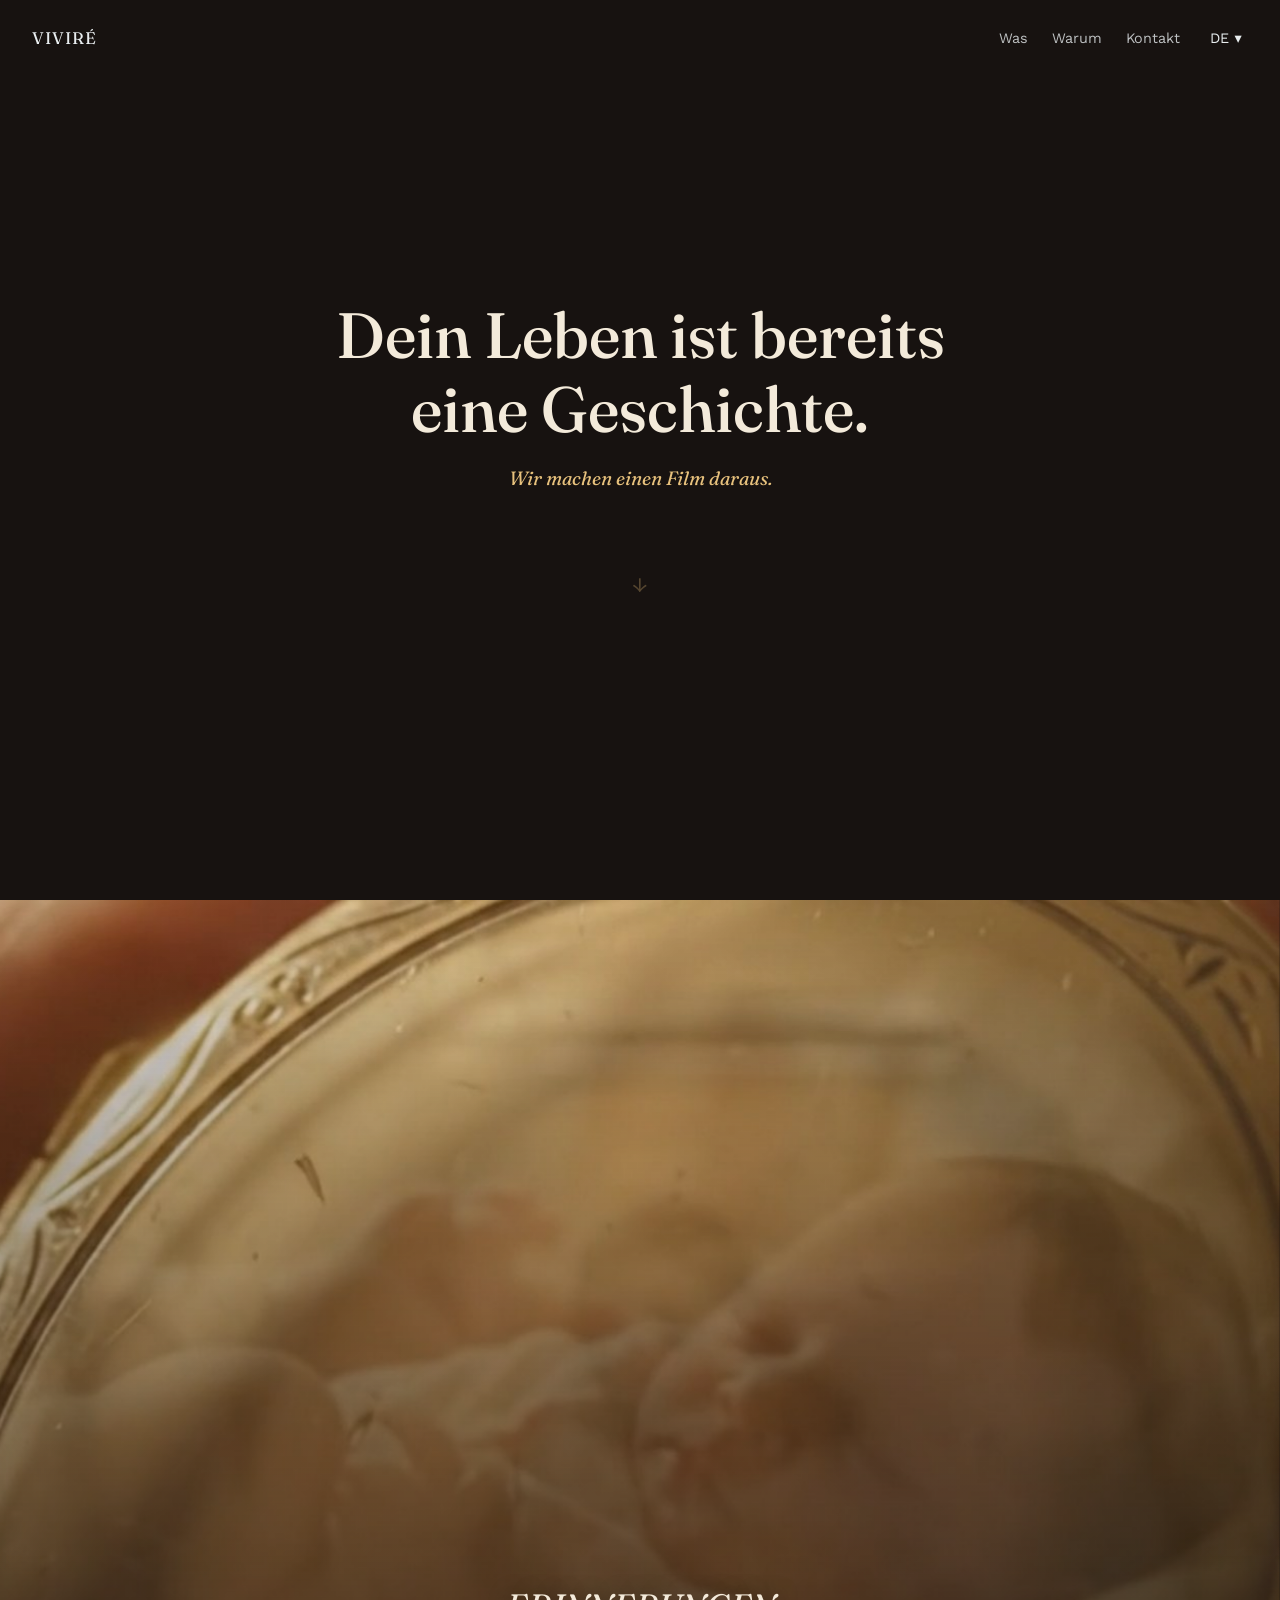
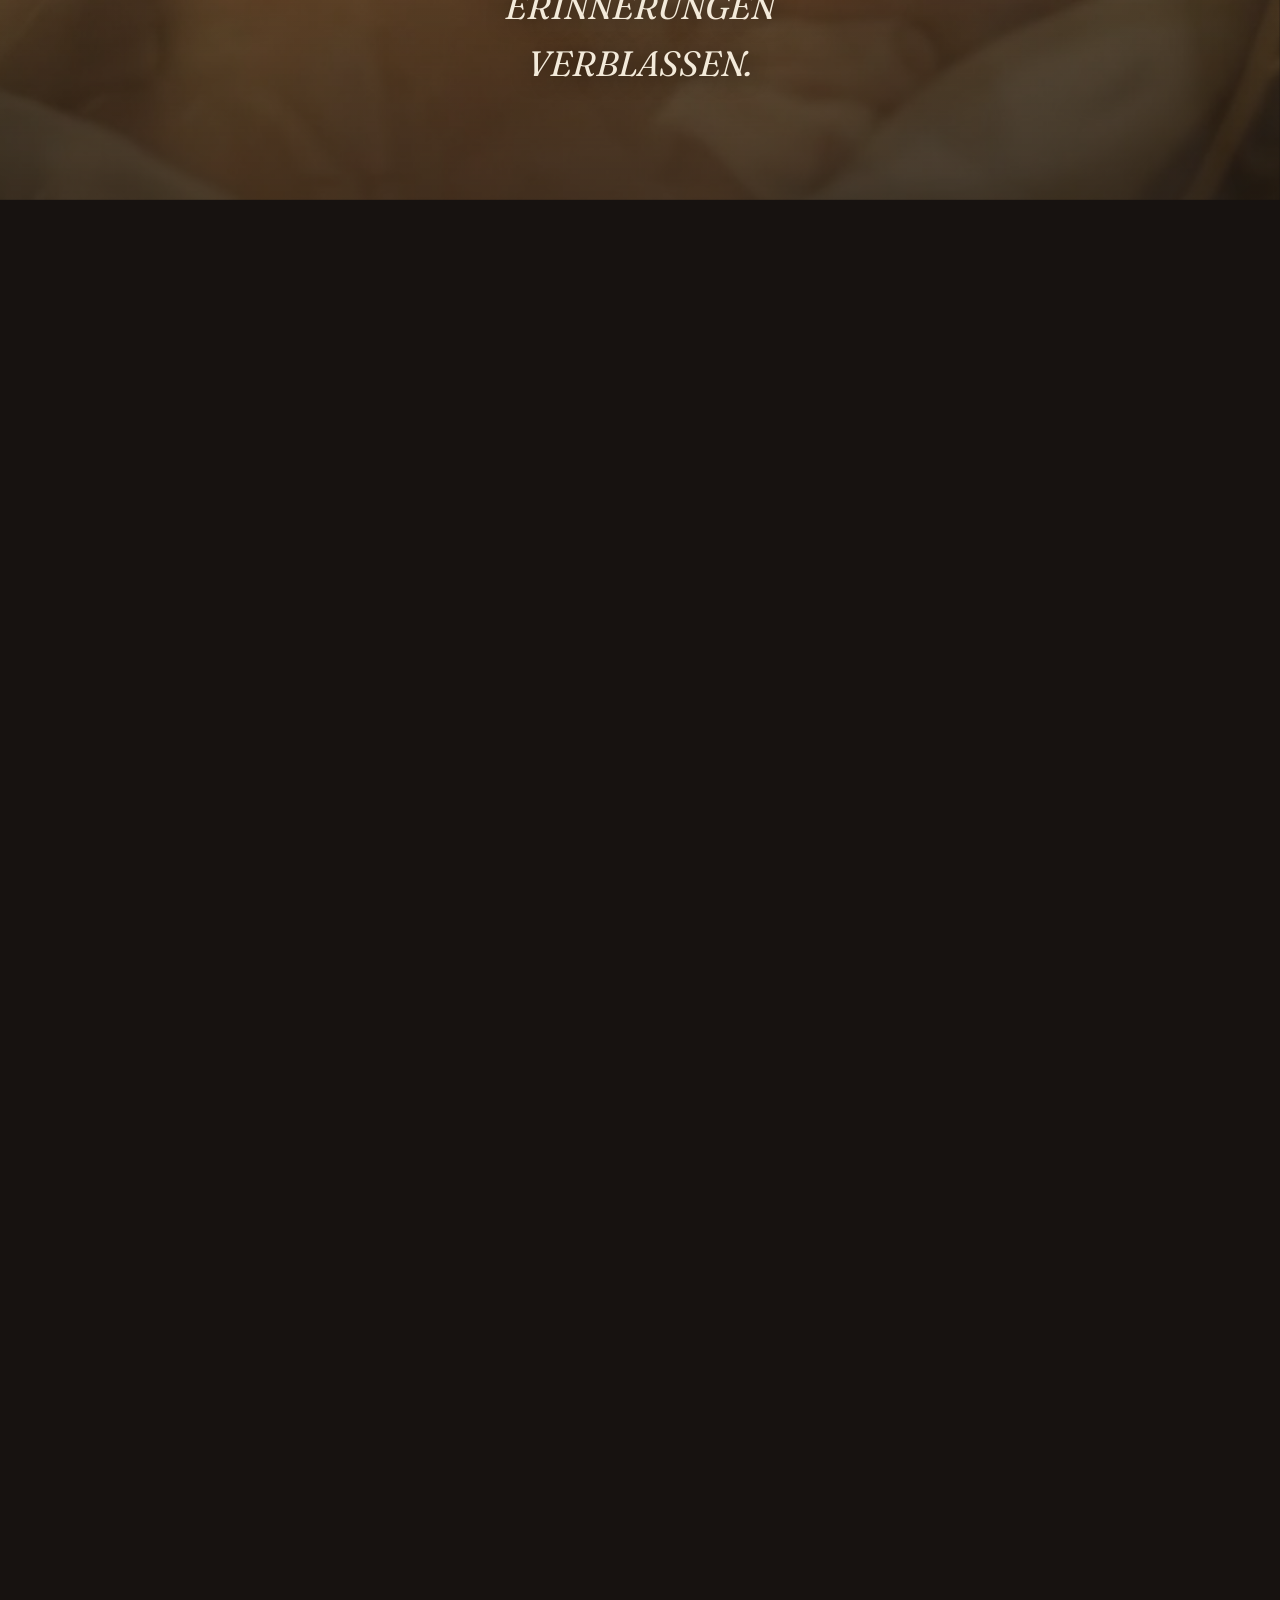
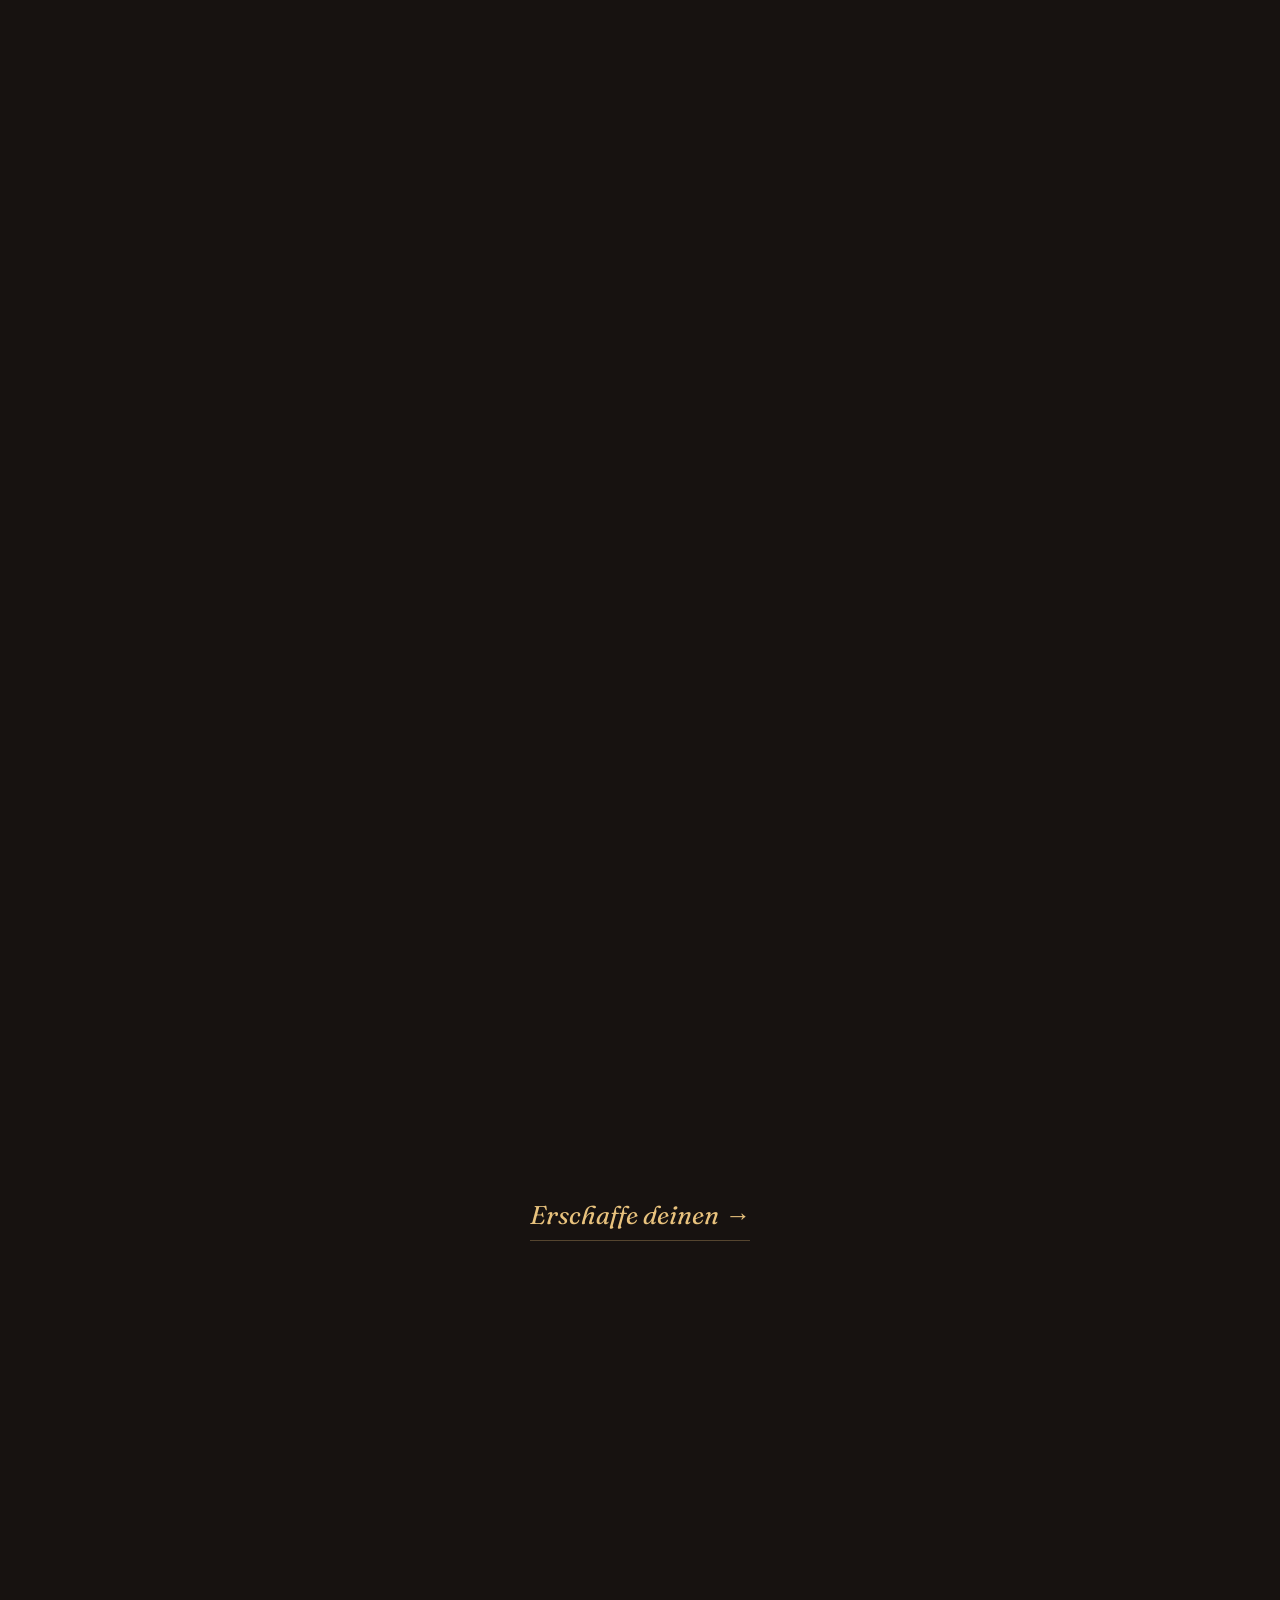
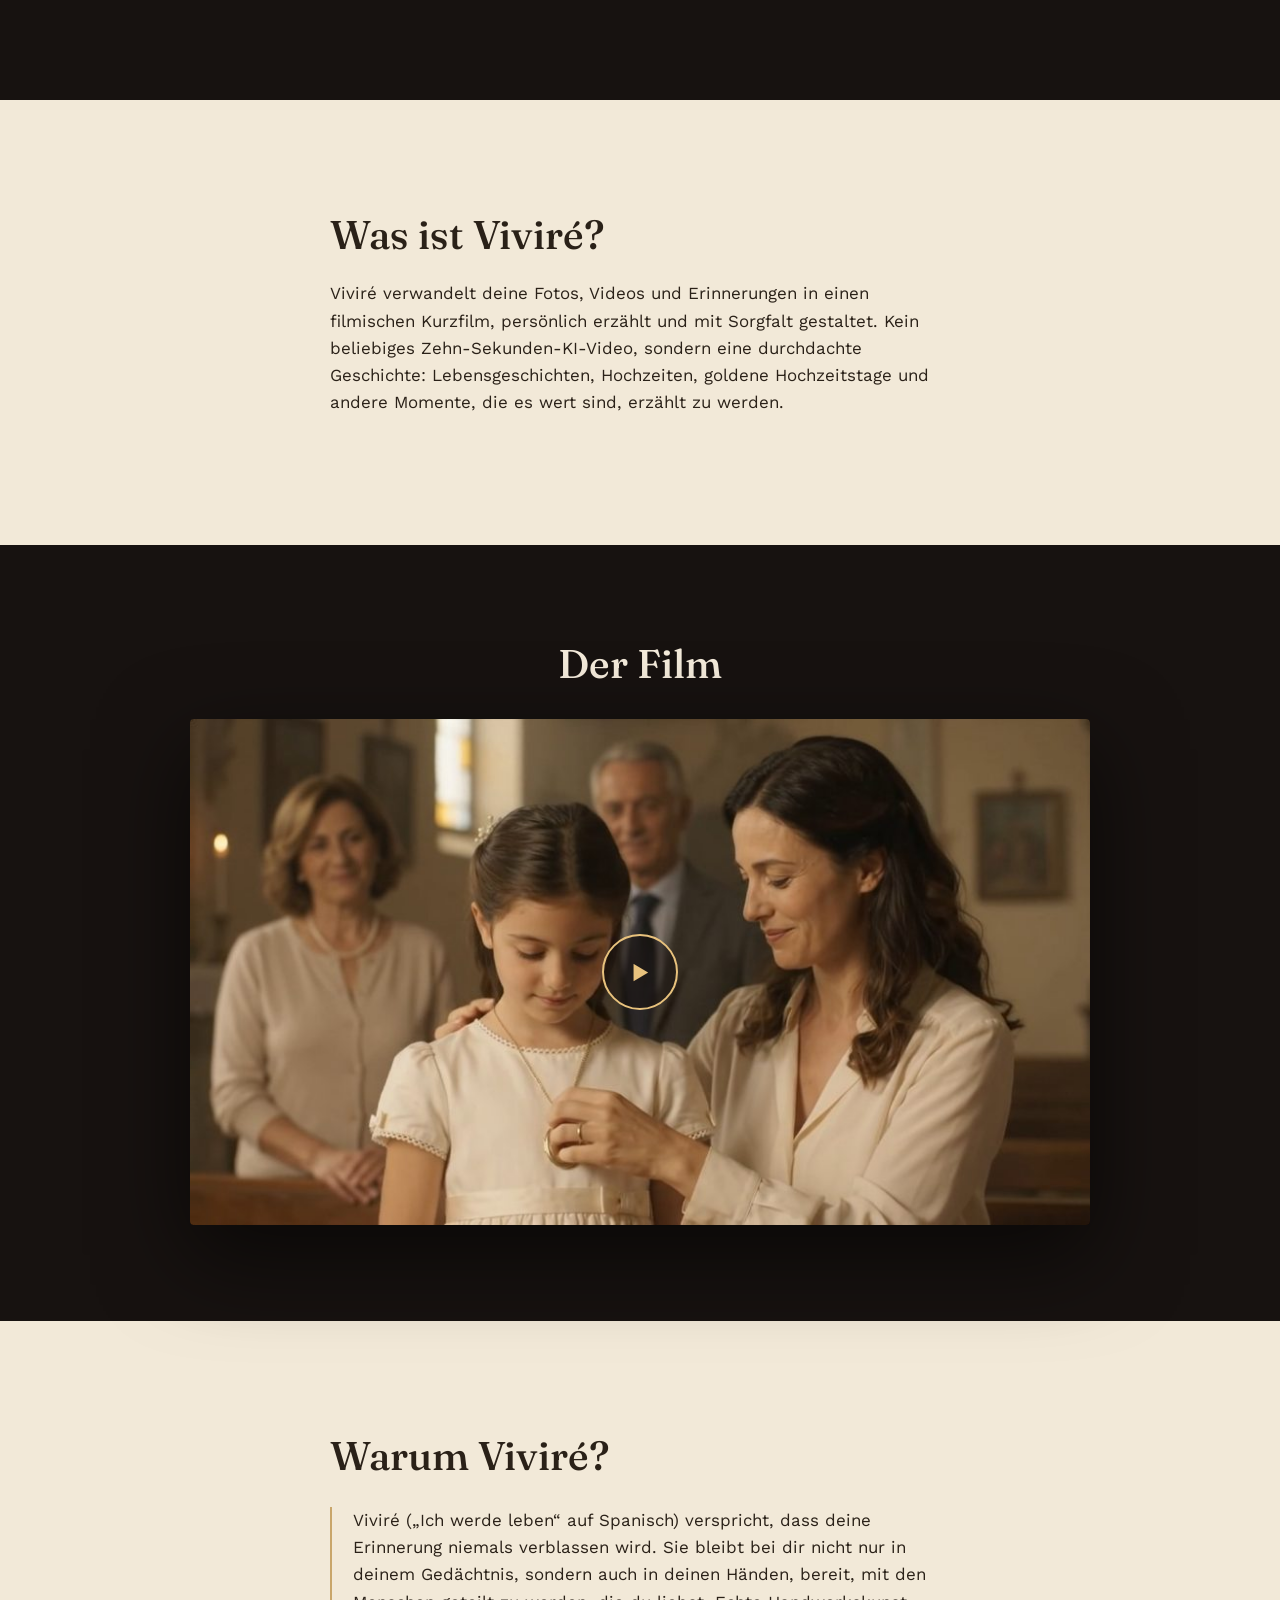
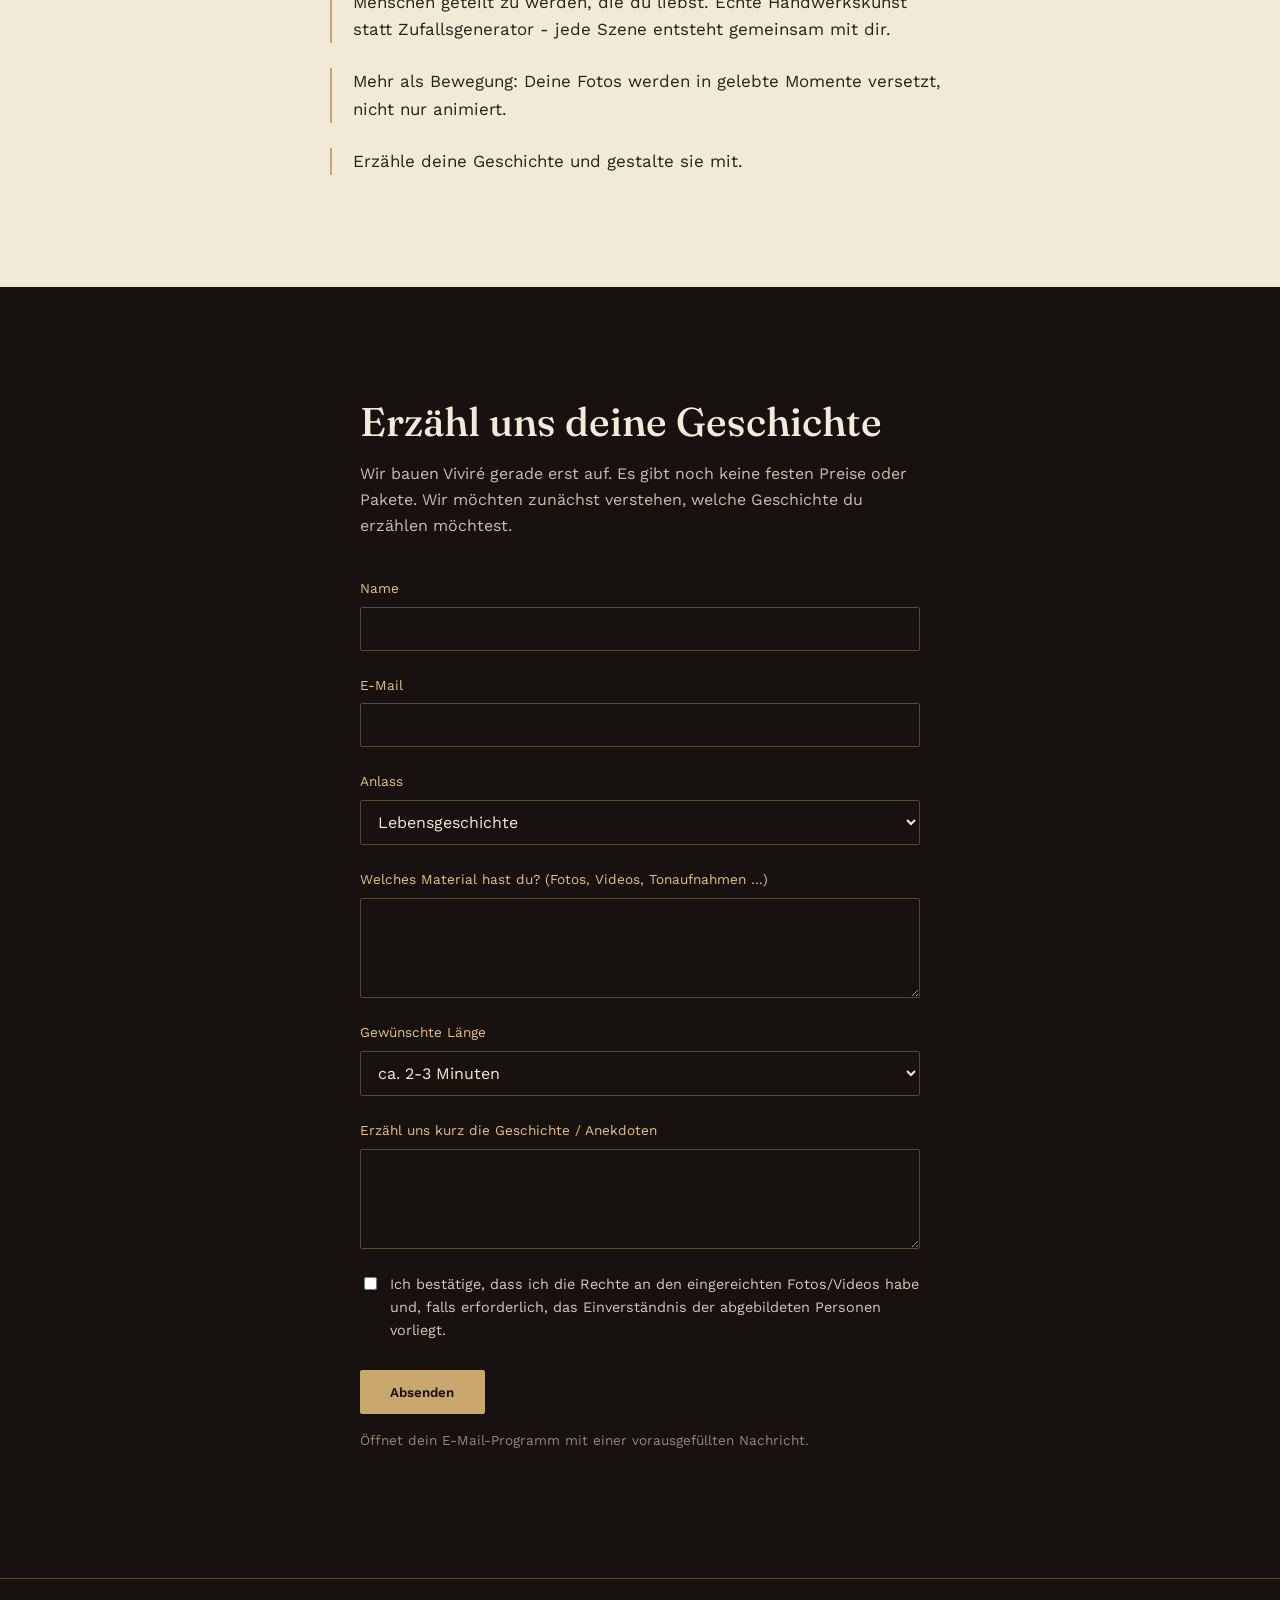
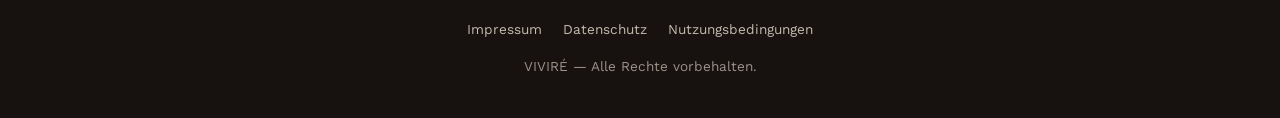
==== index.html @ eb4abe52 "Add YouTube promo embed" ====
<!DOCTYPE html>
<html lang="de">
<head>
<meta charset="UTF-8">
<meta name="viewport" content="width=device-width, initial-scale=1">
<title>Viviré — We create the film of a life</title>
<meta name="description" content="Viviré turns your photos, videos and memories into a cinematic short film: life stories, weddings, golden anniversaries and other moments worth telling.">
<link rel="icon" href="data:image/svg+xml,<svg xmlns=%22http://www.w3.org/2000/svg%22 viewBox=%220 0 100 100%22><text y=%22.9em%22 font-size=%2290%22>🎞️</text></svg>">
<link rel="preconnect" href="https://fonts.googleapis.com">
<link rel="preconnect" href="https://fonts.gstatic.com" crossorigin>
<link href="https://fonts.googleapis.com/css2?family=Fraunces:ital,wght@0,300;0,400;0,500;0,600;1,400&family=Work+Sans:wght@400;500;600&display=swap" rel="stylesheet">
<link rel="stylesheet" href="styles.css">
</head>
<body>

<header class="nav">
  <div class="logo">VIVIRÉ</div>
  <div class="nav-links">
    <a href="#what" data-i18n="nav_what">Was</a>
    <a href="#why" data-i18n="nav_why">Warum</a>
    <a href="#contact" data-i18n="nav_contact">Kontakt</a>
    <details class="lang-switch">
     <summary><span id="lang-current">DE</span> ▾</summary>
     <div class="langs lang-options">
      <button data-lang="de">DE</button>
      <button data-lang="en">EN</button>
      <button data-lang="es">ES</button>
     </div>
    </details>
  </div>
</header>

<section class="hero">
  <h1 data-i18n="hero_title">Dein Leben ist bereits eine Geschichte.</h1>
  <p data-i18n="hero_sub">Wir machen einen Film daraus.</p>
  <div class="scroll-cue">↓</div>
</section>

<section class="locket-scroll" id="locket-scroll">
  <div class="locket-stage">
    <img class="locket-frame" src="assets/loc1-baby.jpg" alt="">
    <img class="locket-frame" src="assets/loc2-hospital.jpg" alt="">
    <img class="locket-frame" src="assets/loc3-ball.jpg" alt="">
    <img class="locket-frame" src="assets/loc4-buying.jpg" alt="">
    <img class="locket-frame" src="assets/loc5-comunione.jpg" alt="">
    <img class="locket-frame" src="assets/loc6-touch.jpg" alt="">
    <img class="locket-frame" src="assets/loc7-generations.jpg" alt="">
    <div class="locket-overlay"></div>
    <div class="locket-caption" id="locket-caption"></div>
  </div>
</section>

<section class="story">
  <div class="beat cta">
    <a href="#contact" class="cta-link" data-i18n="story_cta">Erschaffe deinen →</a>
  </div>
</section>

<section class="paper" id="what">
  <div class="paper-inner">
    <h2 data-i18n="what_title">Was ist Viviré?</h2>
    <p data-i18n="what_body">Viviré verwandelt deine Fotos, Videos und Erinnerungen in einen filmischen Kurzfilm …</p>
  </div>
</section>

<section class="promo" id="promo">
  <div class="promo-inner">
    <h2 data-i18n="promo_title">Der Film</h2>
    <div class="video-wrap" id="video-wrap">
      <img src="assets/loc5-comunione.jpg" alt="" class="video-poster">
      <button class="play-btn" id="play-btn" aria-label="Play video">▶</button>
    </div>
  </div>
</section>


<section class="paper" id="why">
  <div class="paper-inner">
    <h2 data-i18n="why_title">Warum Viviré?</h2>
    <ul class="why-list">
      <li data-i18n="why_1"></li>
      <li data-i18n="why_2"></li>
      <li data-i18n="why_3"></li>
    </ul>
  </div>
</section>

<section class="contact" id="contact">
  <div class="contact-inner">
    <h2 data-i18n="contact_title">Erzähl uns deine Geschichte</h2>
    <p class="contact-sub" data-i18n="contact_sub"></p>

    <form id="questionnaire">
      <div class="field">
        <label for="name" data-i18n="f_name">Name</label>
        <input type="text" id="name" name="name" required>
      </div>
      <div class="field">
        <label for="email" data-i18n="f_email">E-Mail</label>
        <input type="email" id="email" name="email" required>
      </div>
      <div class="field">
        <label for="occasion" data-i18n="f_occasion">Anlass</label>
        <select id="occasion" name="occasion"></select>
      </div>
      <div class="field">
        <label for="materials" data-i18n="f_materials">Material</label>
        <textarea id="materials" name="materials"></textarea>
      </div>
      <div class="field">
        <label for="length" data-i18n="f_length">Länge</label>
        <select id="length" name="length"></select>
      </div>
      <div class="field">
        <label for="message" data-i18n="f_message">Nachricht</label>
        <textarea id="message" name="message"></textarea>
      </div>
      <label class="checkbox-field">
        <input type="checkbox" required>
        <span data-i18n="f_consent"></span>
      </label>
      <button type="submit" class="submit-btn" data-i18n="f_submit">Absenden</button>
      <p class="form-note" data-i18n="form_note"></p>
    </form>
  </div>
</section>

<footer>
  <nav>
    <a href="impressum.html" data-i18n="footer_impressum">Impressum</a>
    <a href="datenschutz.html" data-i18n="footer_privacy">Datenschutz</a>
    <a href="terms.html" data-i18n="footer_terms">Nutzungsbedingungen</a>
  </nav>
  <div>VIVIRÉ — <span data-i18n="footer_rights">Alle Rechte vorbehalten.</span></div>
</footer>

<script src="script.js"></script>
</body>
</html>
---- styles.css ----
:root{
  --bg-dark:#171210;
  --bg-paper:#f2e9d8;
  --gold:#c9a66b;
  --gold-bright:#e8c27d;
  --ink:#2a2118;
  --cream:#f3eada;
  --rule:rgba(201,166,107,.35);
}
*{box-sizing:border-box;}
html{scroll-behavior:smooth;}
body{
  margin:0;
  background:var(--bg-dark);
  color:var(--cream);
  font-family:'Work Sans',system-ui,sans-serif;
  line-height:1.6;
  -webkit-font-smoothing:antialiased;
}
h1,h2,h3{font-family:'Fraunces',serif;font-weight:500;line-height:1.15;margin:0;}
a{color:inherit;}
img{max-width:100%;display:block;}
button,input,select,textarea{font-family:inherit;}
:focus-visible{outline:2px solid var(--gold-bright);outline-offset:3px;}

/* Nav */
.nav{
  position:fixed;top:0;left:0;right:0;z-index:50;
  display:flex;justify-content:space-between;align-items:center;gap:1.5rem;
  padding:1.5rem 2rem;
  mix-blend-mode:difference;
  color:#fff;
}
.nav .logo{font-family:'Fraunces',serif;font-size:1.05rem;letter-spacing:.06em;}
.nav-links{display:flex;gap:1.5rem;align-items:center;font-size:.9rem;}
.nav-links a{text-decoration:none;opacity:.8;}
.nav-links a:hover{opacity:1;}
.lang-switch{position:relative;}
.lang-switch summary{cursor:pointer;list-style:none;padding:.2rem .4rem;}
.lang-switch summary::-webkit-details-marker{display:none;}
.lang-switch[open] summary{color:var(--gold-bright);}
.lang-options{
  position:absolute;top:100%;right:0;margin-top:.6rem;
  display:flex;flex-direction:column;gap:.2rem;padding:.4rem;
  background:var(--bg-dark);border:1px solid var(--rule);
  isolation:isolate;mix-blend-mode:normal;
}
.lang-options button{
  background:none;border:none;color:var(--cream);text-align:left;
  padding:.35rem .6rem;cursor:pointer;opacity:.7;font-size:.85rem;
}
.lang-options button.active,.lang-options button:hover{opacity:1;}

/* Hero */
.hero{
  min-height:100vh;display:flex;flex-direction:column;
  align-items:center;justify-content:center;text-align:center;
  padding:2rem;
}
.hero h1{font-size:clamp(2.1rem,6vw,4rem);max-width:15ch;}
.hero p{margin-top:1.1rem;font-size:1.2rem;color:var(--gold-bright);font-family:'Fraunces',serif;font-style:italic;}
.scroll-cue{margin-top:3.5rem;font-size:1.3rem;color:var(--rule);animation:bob 2.4s ease-in-out infinite;}
@keyframes bob{0%,100%{transform:translateY(0);}50%{transform:translateY(8px);}}

/* Story beats */
.story{display:flex;flex-direction:column;}
.beat{
  min-height:100vh;display:flex;align-items:center;justify-content:center;
  text-align:center;padding:3rem 1.5rem;
  opacity:0;transform:translateY(26px);
  transition:opacity .9s ease,transform .9s ease;
}
.beat.visible{opacity:1;transform:translateY(0);}
.beat h2{font-size:clamp(1.9rem,5.5vw,3.3rem);max-width:16ch;}
.beat.image img{max-height:78vh;width:auto;border-radius:2px;box-shadow:0 30px 90px rgba(0,0,0,.6);}
.beat.cta{padding-bottom:7rem;}
.cta-link{
  font-family:'Fraunces',serif;font-style:italic;font-size:1.6rem;
  color:var(--gold-bright);text-decoration:none;
  border-bottom:1px solid var(--rule);padding-bottom:.3rem;
  transition:border-color .3s;
}
.cta-link:hover{border-color:var(--gold-bright);}

/* Paper sections */
.paper{background:var(--bg-paper);color:var(--ink);padding:7rem 1.5rem;}
.paper-inner{max-width:620px;margin:0 auto;}
.paper h2{font-size:clamp(1.8rem,4vw,2.5rem);margin-bottom:1.4rem;}
.paper p{font-size:1.06rem;}
.why-list{list-style:none;margin:1.75rem 0 0;padding:0;display:flex;flex-direction:column;gap:1.6rem;}
.why-list li{padding-left:1.3rem;border-left:2px solid var(--gold);font-size:1.06rem;}

/* Contact */
.contact{background:var(--bg-dark);padding:7rem 1.5rem;}
.contact-inner{max-width:560px;margin:0 auto;}
.contact h2{font-size:clamp(1.8rem,4vw,2.5rem);}
.contact-sub{margin:1rem 0 2.5rem;color:rgba(243,234,218,.8);max-width:60ch;}
.field{display:flex;flex-direction:column;gap:.45rem;margin-bottom:1.5rem;}
.field label{font-size:.85rem;color:var(--gold-bright);}
.field input,.field select,.field textarea{
  background:transparent;border:1px solid var(--rule);color:var(--cream);
  padding:.7rem .8rem;font-size:1rem;border-radius:2px;
}
.field select option{color:#000;}
.field textarea{resize:vertical;min-height:100px;}
.checkbox-field{display:flex;gap:.65rem;align-items:flex-start;font-size:.9rem;margin-bottom:1.75rem;color:rgba(243,234,218,.85);}
.checkbox-field input{margin-top:.25rem;}
.submit-btn{
  background:var(--gold);color:var(--bg-dark);border:none;
  padding:.9rem 1.9rem;font-weight:600;cursor:pointer;border-radius:2px;
  transition:background .3s;
}
.submit-btn:hover{background:var(--gold-bright);}
.form-note{margin-top:1rem;font-size:.85rem;color:rgba(243,234,218,.55);}

/* Footer */
footer{
  background:var(--bg-dark);border-top:1px solid var(--rule);
  padding:2.5rem 1.5rem;display:flex;flex-direction:column;gap:1rem;
  align-items:center;text-align:center;font-size:.85rem;
  color:rgba(243,234,218,.6);
}
footer nav{display:flex;gap:1.3rem;flex-wrap:wrap;justify-content:center;}
footer a{color:rgba(243,234,218,.78);text-decoration:none;}
footer a:hover{color:var(--gold-bright);}

/* Legal pages */
.legal{max-width:680px;margin:0 auto;padding:8rem 1.5rem 5rem;background:var(--bg-paper);color:var(--ink);min-height:100vh;}
.legal a.back{display:inline-block;margin-bottom:2.5rem;color:var(--ink);opacity:.65;text-decoration:none;font-size:.9rem;}
.legal a.back:hover{opacity:1;}
.legal h1{font-size:2.1rem;margin-bottom:.5rem;}
.legal .note{font-size:.9rem;color:#6b5f4d;margin-bottom:2.5rem;font-style:italic;}
.legal h2{margin-top:2.2rem;font-size:1.25rem;}
.legal p,.legal li{font-size:.98rem;line-height:1.75;}
.legal a{color:var(--ink);text-decoration:underline;}

@media(max-width:640px){
  .nav{padding:1.1rem 1.25rem;gap:1rem;}
  .nav-links{gap:1rem;}
  .paper,.contact{padding:5rem 1.25rem;}
}
@media(prefers-reduced-motion:reduce){
  .beat{transition:none;opacity:1;transform:none;}
  .scroll-cue{animation:none;}
}
/* locket scroll background images */ 
.locket-scroll{position:relative;height:700vh;}
.locket-stage{position:sticky;top:0;height:100vh;overflow:hidden;}
.locket-frame{
  position:absolute;inset:0;width:100%;height:100%;
  object-fit:cover;opacity:0;will-change:opacity;
}

@media(max-width:640px){
  .locket-scroll{height:420vh;} /* change here how fast to move through the page via scrolling*/
  .locket-frame:nth-child(1){object-position:center;}
  .locket-frame:nth-child(2){object-position:35% center;}
  .locket-frame:nth-child(3){object-position:center;}
  .locket-frame:nth-child(4){object-position:40% center;}
  .locket-frame:nth-child(5){object-position:65% center;}
  .locket-frame:nth-child(6){object-position:30% center;}
  .locket-frame:nth-child(7){object-position:center;}
  .locket-caption{bottom:9%;font-size:1.15rem;}
}

.locket-overlay{
  position:absolute;inset:0;pointer-events:none;
  background:linear-gradient(180deg,rgba(23,18,16,.1),rgba(23,18,16,.7));
}
.locket-caption{
  position:absolute;left:50%;bottom:12%;transform:translateX(-50%);
  text-align:center;max-width:20ch;
  font-family:'Fraunces',serif;font-style:italic;
  font-size:clamp(1.3rem,3.5vw,2.2rem);color:var(--cream);
  text-shadow:0 2px 20px rgba(0,0,0,.5);
  opacity:0;transition:opacity .4s ease;
}

.promo{background:var(--bg-dark);padding:6rem 1.5rem;text-align:center;}
.promo-inner{max-width:900px;margin:0 auto;}
.promo h2{font-size:clamp(1.8rem,4vw,2.5rem);color:var(--cream);margin-bottom:2rem;}
.video-wrap{
  position:relative;aspect-ratio:16/9;border-radius:4px;overflow:hidden;
  background:#000;box-shadow:0 30px 90px rgba(0,0,0,.6);
}
.video-poster,.video-wrap video,.video-wrap iframe{width:100%;height:100%;display:block;}
.play-btn{
  position:absolute;top:50%;left:50%;transform:translate(-50%,-50%);
  width:76px;height:76px;border-radius:50%;
  background:rgba(23,18,16,.55);border:2px solid var(--gold-bright);
  color:var(--gold-bright);font-size:1.6rem;cursor:pointer;
  display:flex;align-items:center;justify-content:center;
  transition:background .3s,transform .3s;
}
.play-btn:hover{background:rgba(23,18,16,.8);transform:translate(-50%,-50%) scale(1.06);}
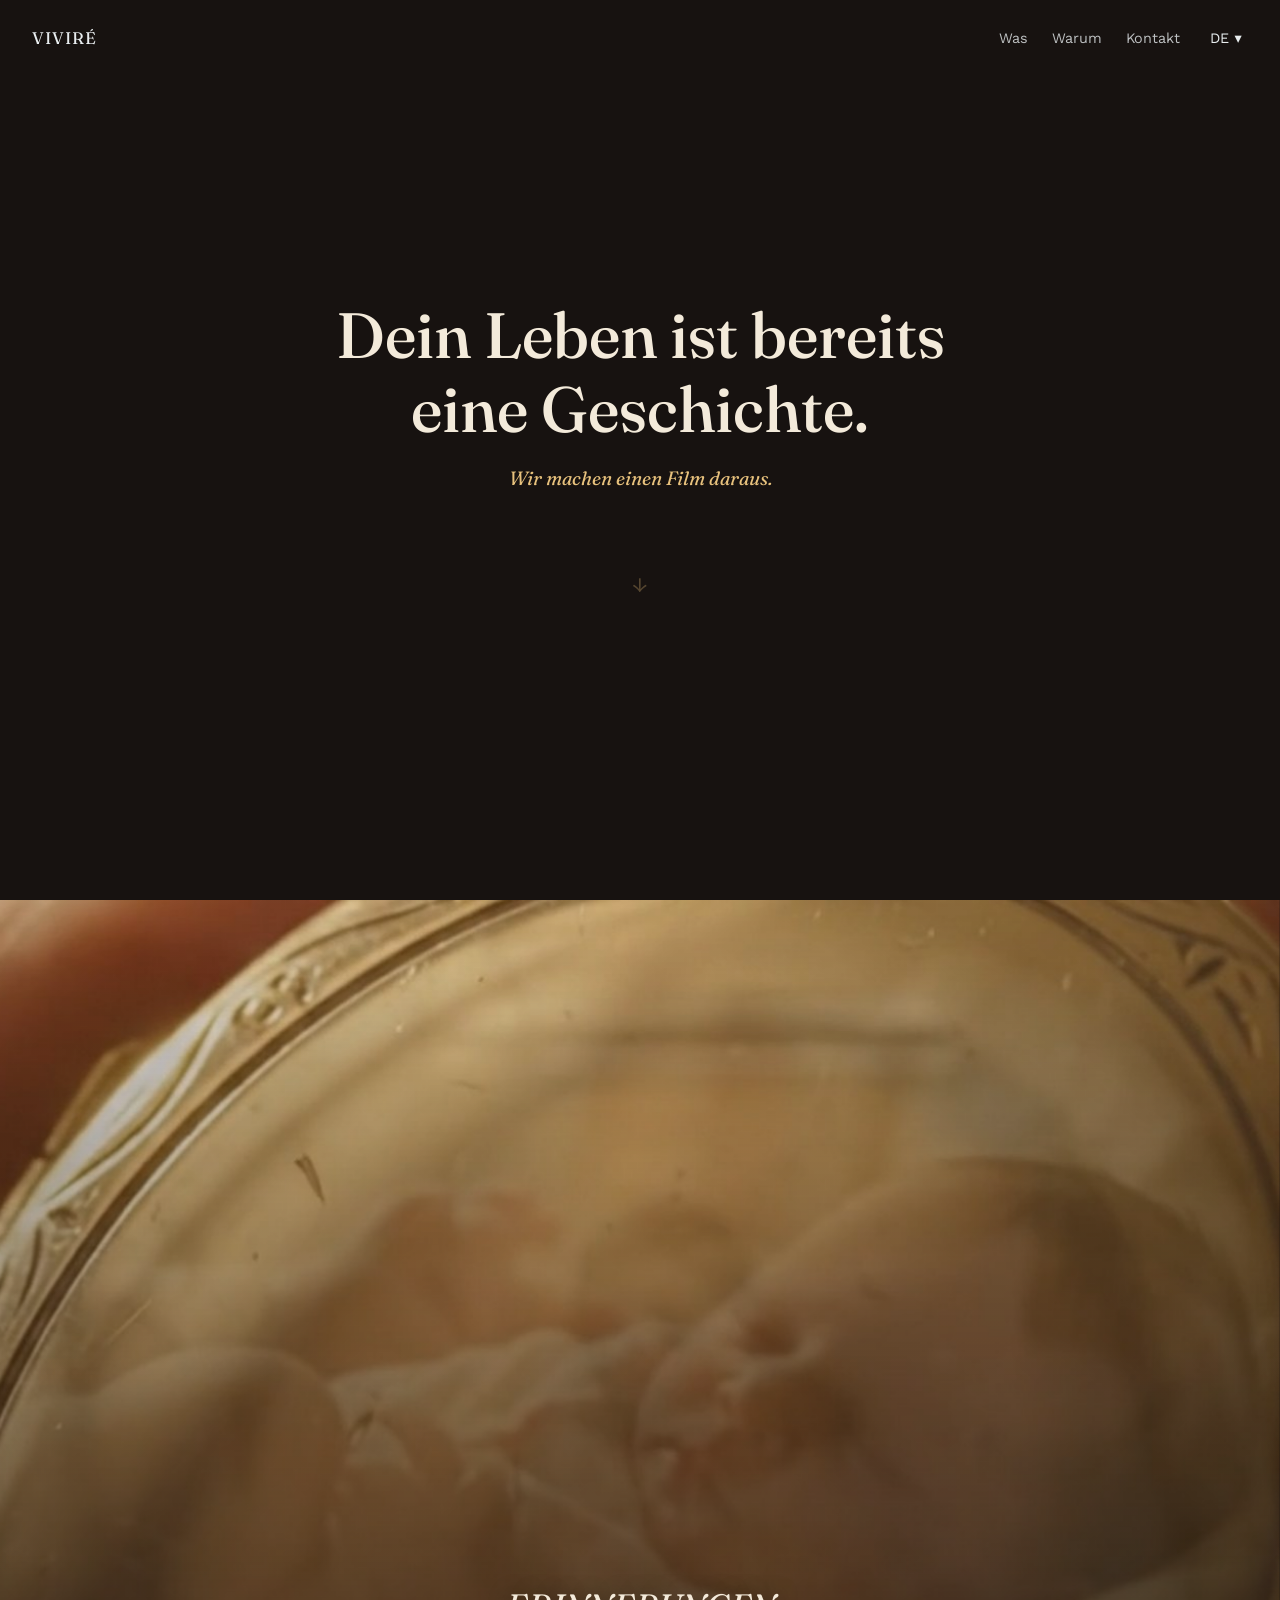
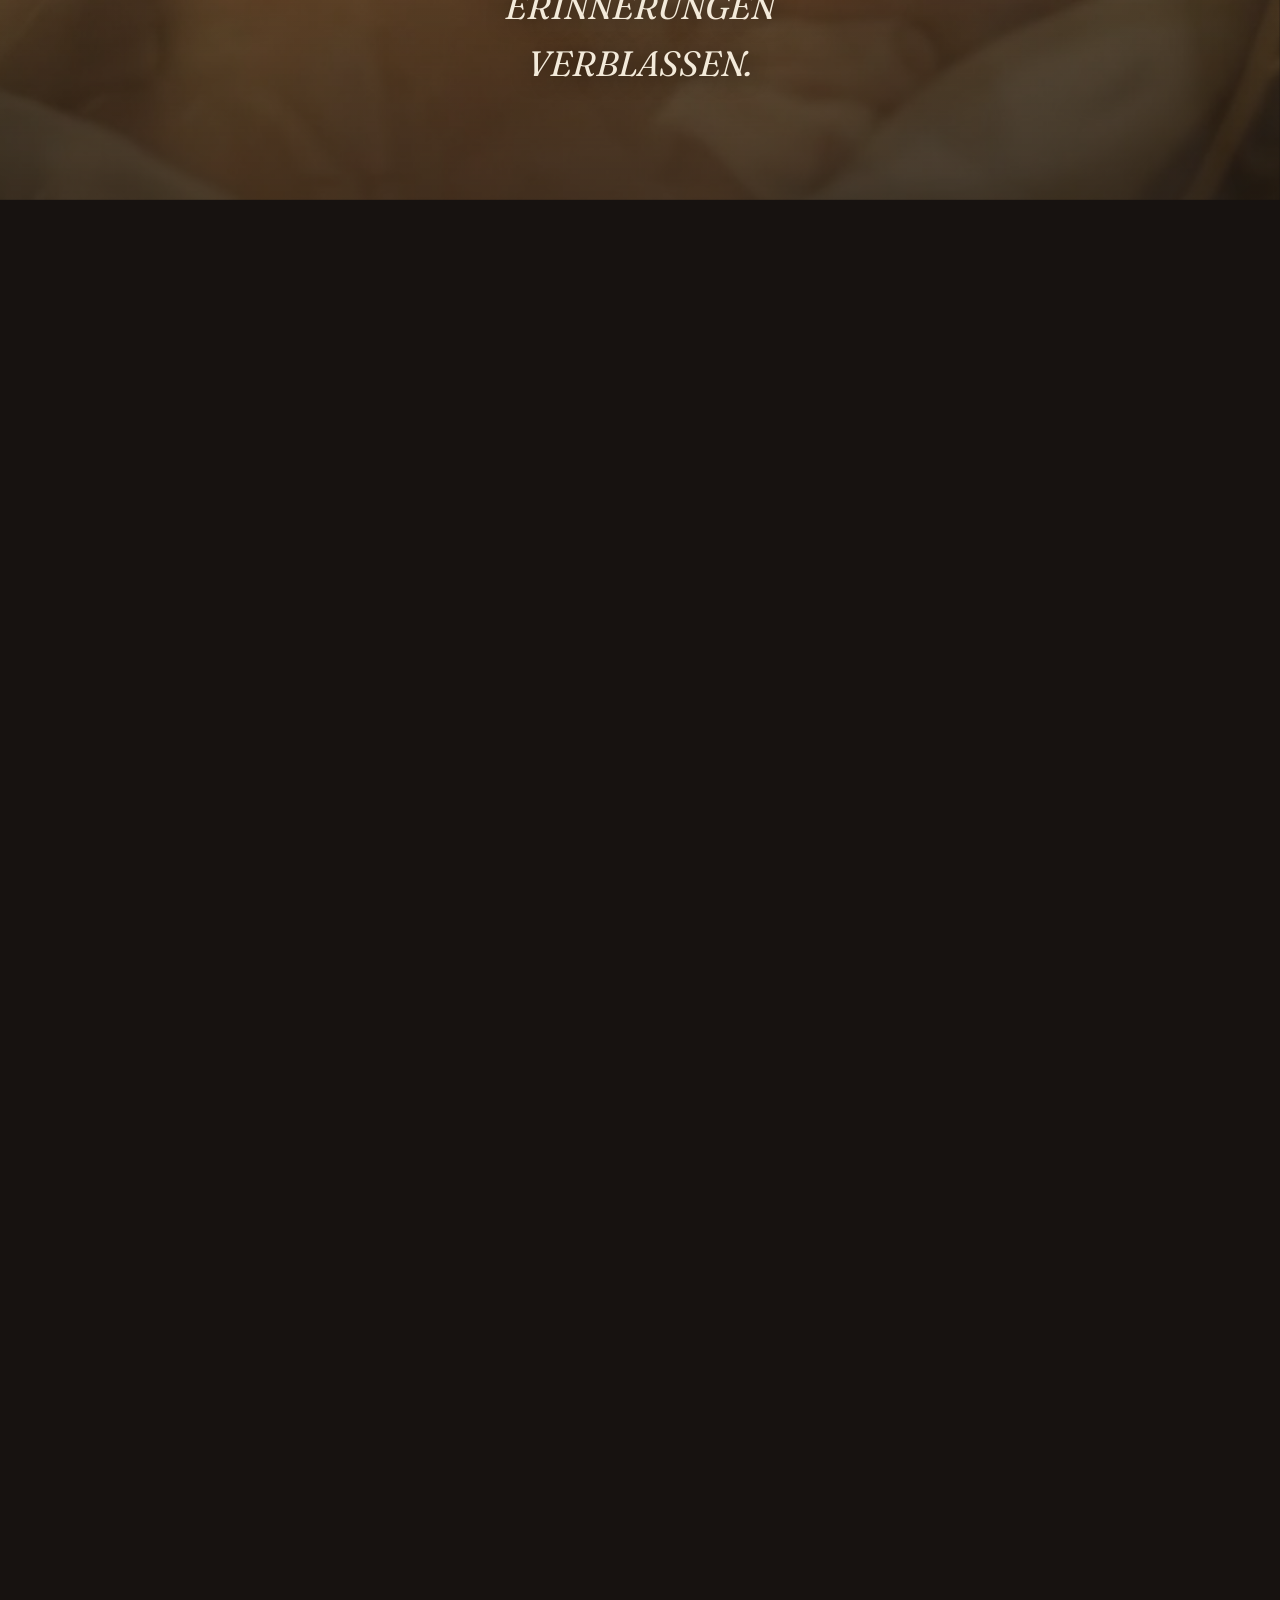
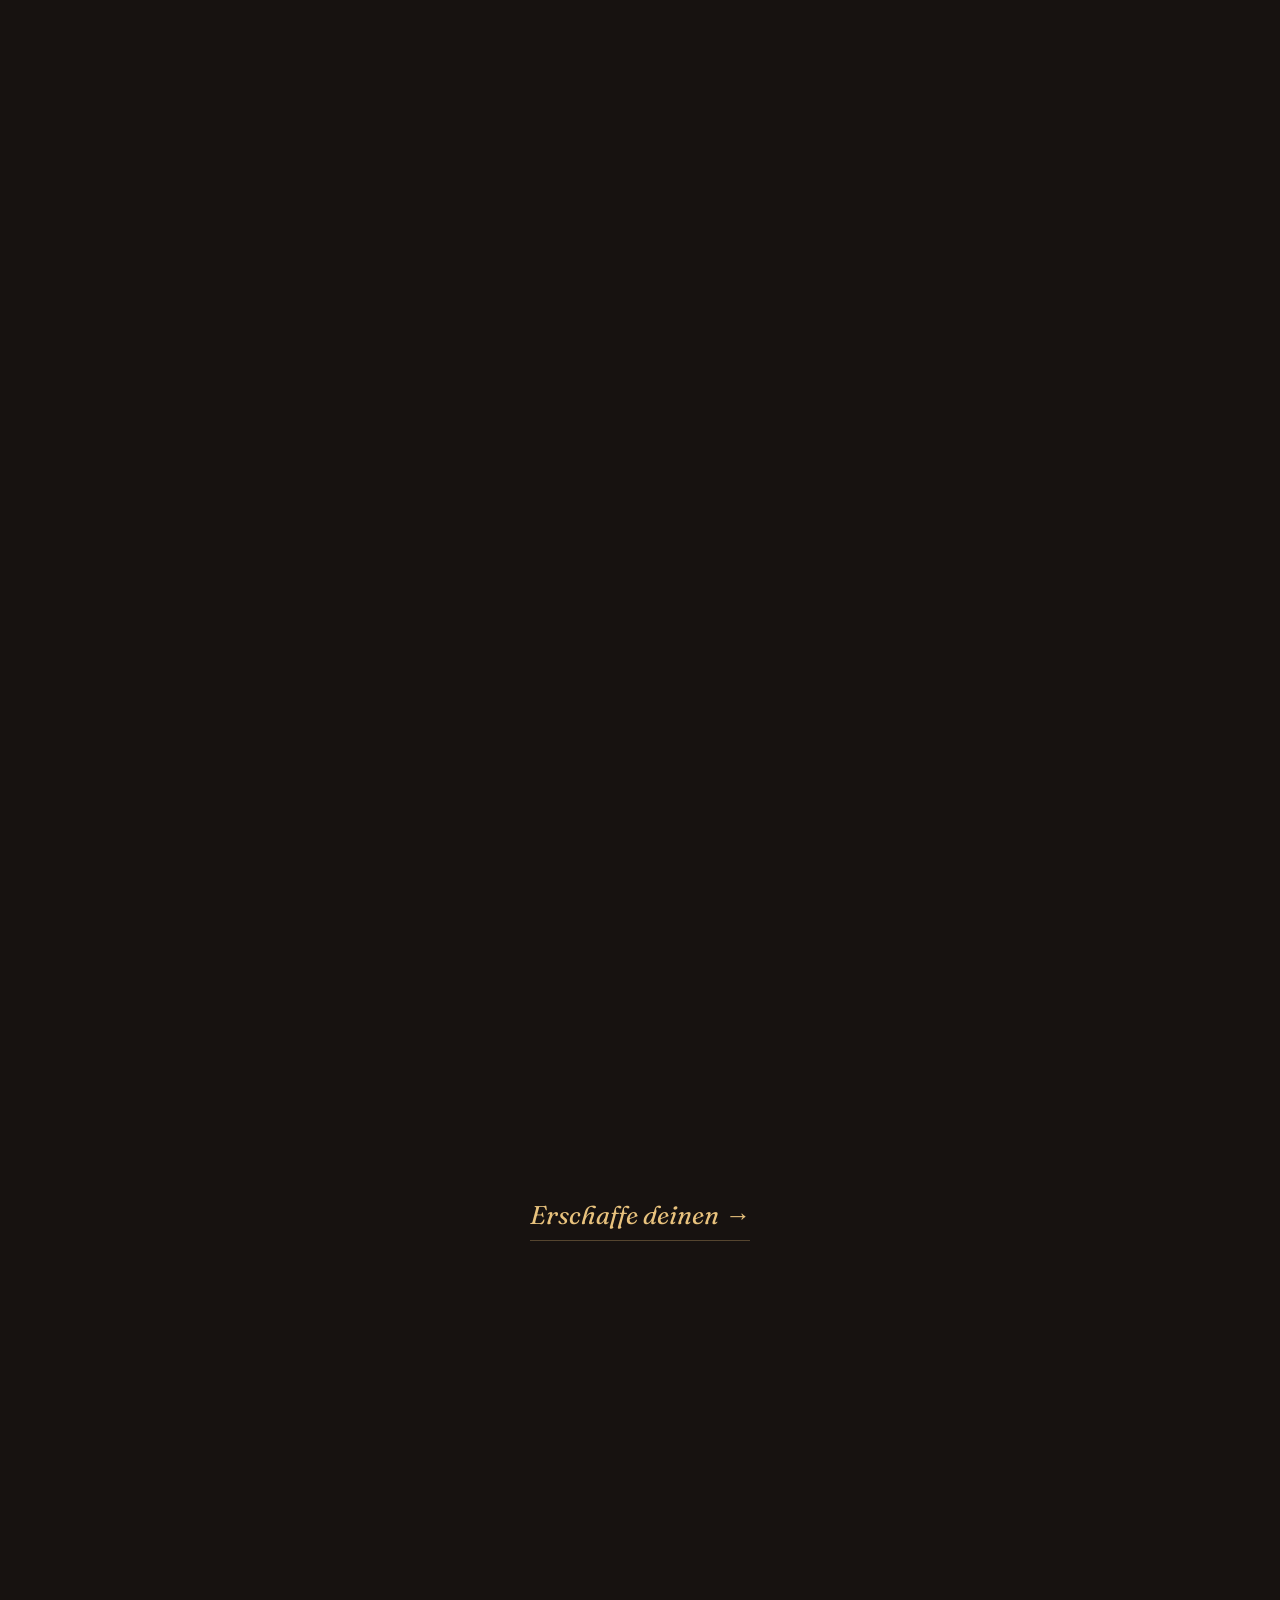
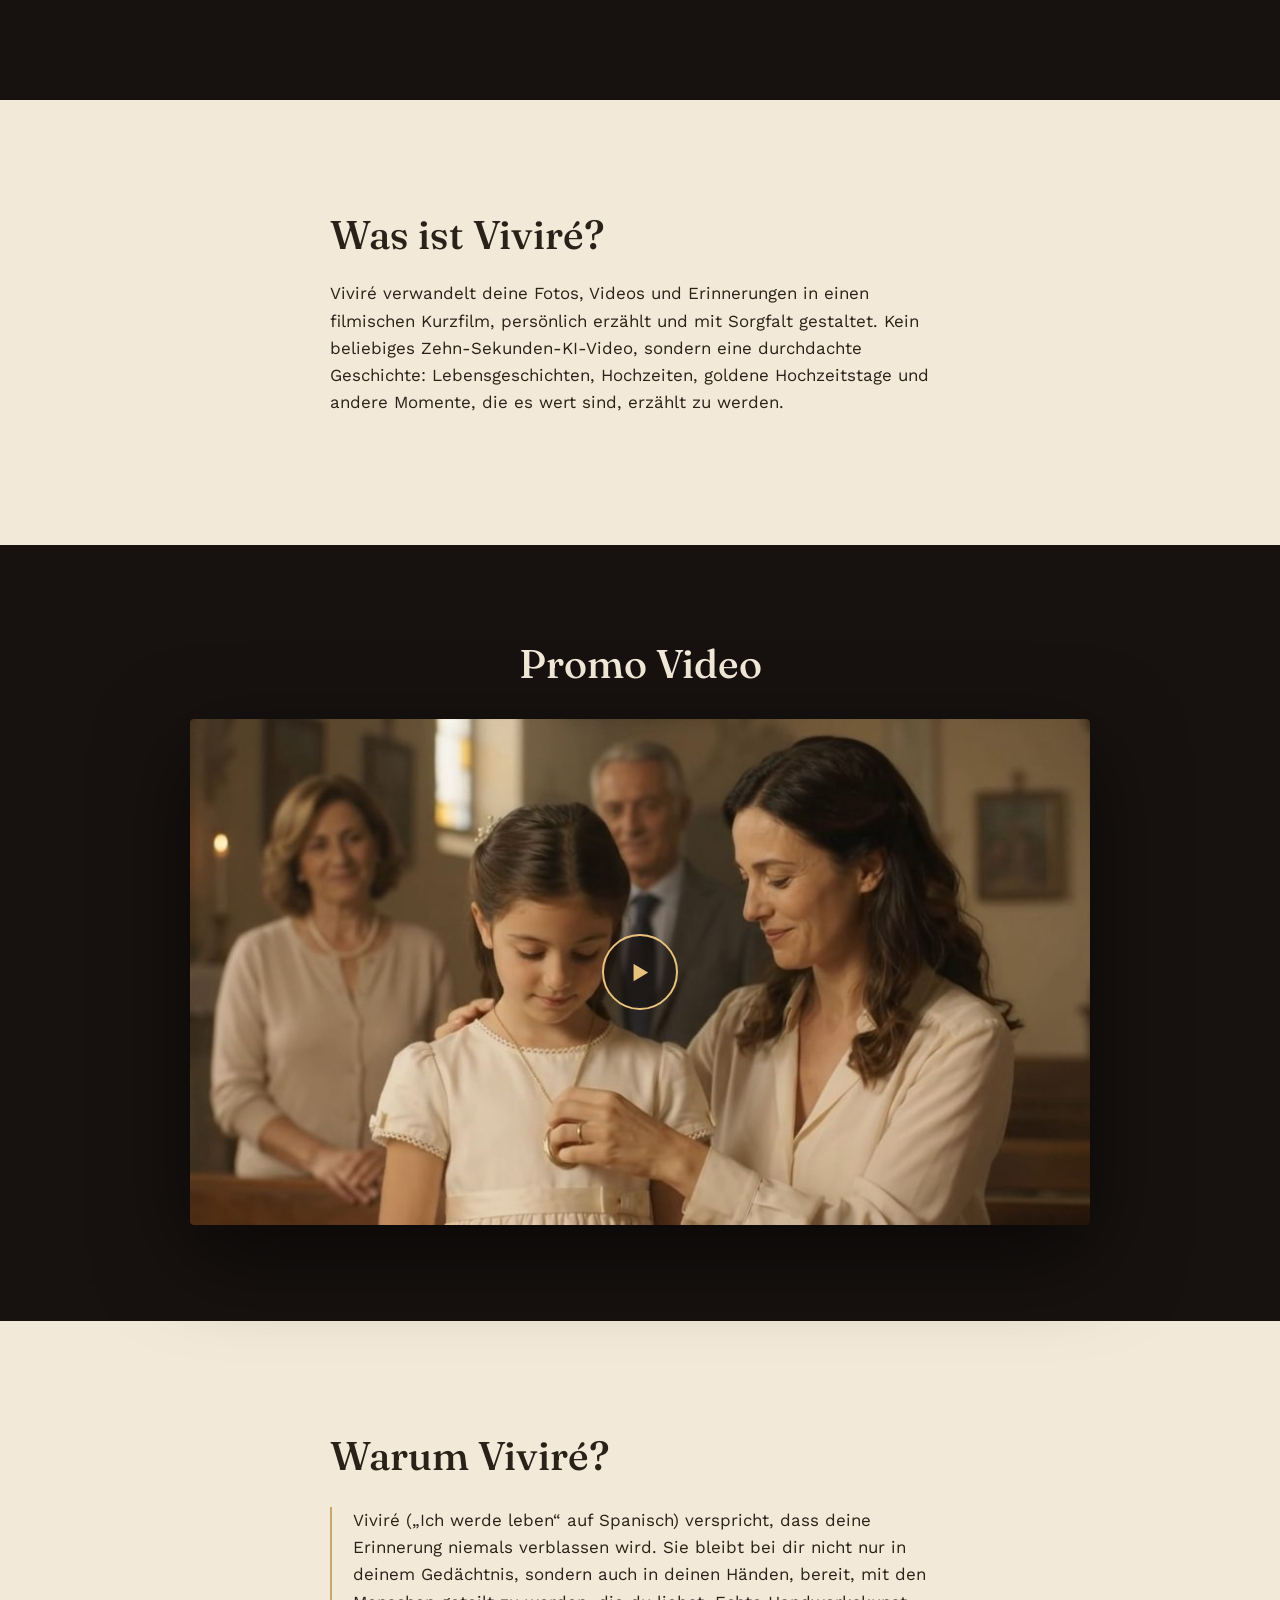
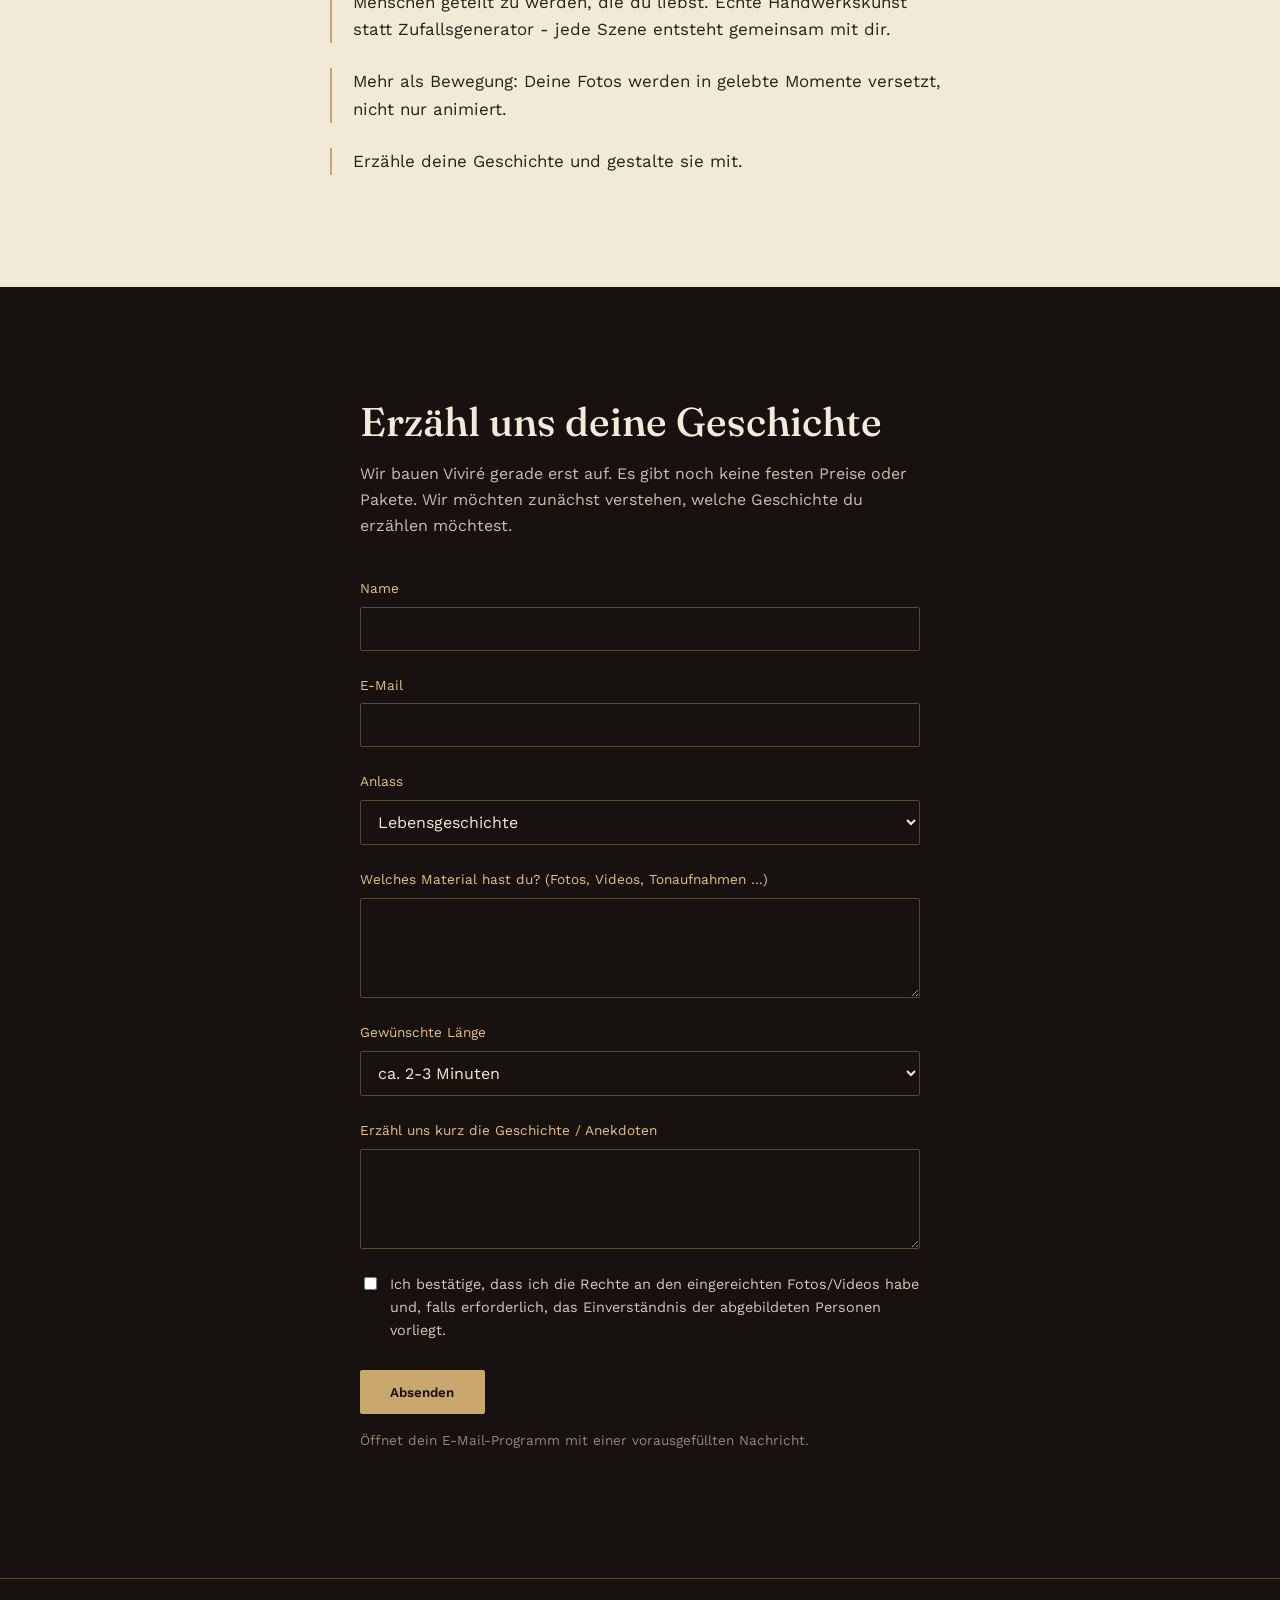
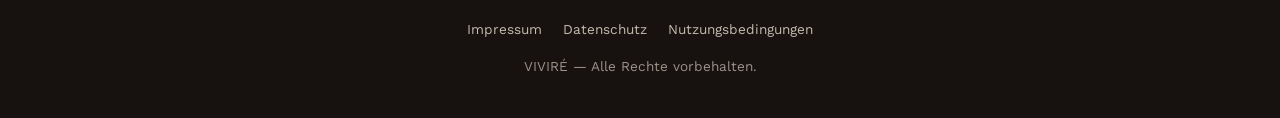
==== commit 3f3a0132: "small adjustments" ====
--- a/index.html
+++ b/index.html
@@ -65,7 +65,7 @@
 
 <section class="promo" id="promo">
   <div class="promo-inner">
-    <h2 data-i18n="promo_title">Der Film</h2>
+    <h2 data-i18n="promo_title">Promo Video</h2>
     <div class="video-wrap" id="video-wrap">
       <img src="assets/loc5-comunione.jpg" alt="" class="video-poster">
       <button class="play-btn" id="play-btn" aria-label="Play video">▶</button>
--- a/styles.css
+++ b/styles.css
@@ -153,11 +153,11 @@
 
 @media(max-width:640px){
   .locket-scroll{height:420vh;} /* change here how fast to move through the page via scrolling*/
-  .locket-frame:nth-child(1){object-position:center;}
-  .locket-frame:nth-child(2){object-position:35% center;}
+  .locket-frame:nth-child(1){object-position:60% center;}
+  .locket-frame:nth-child(2){object-position:80% center;}
   .locket-frame:nth-child(3){object-position:center;}
-  .locket-frame:nth-child(4){object-position:40% center;}
-  .locket-frame:nth-child(5){object-position:65% center;}
+  .locket-frame:nth-child(4){object-position:center;}
+  .locket-frame:nth-child(5){object-position:60% center;}
   .locket-frame:nth-child(6){object-position:30% center;}
   .locket-frame:nth-child(7){object-position:center;}
   .locket-caption{bottom:9%;font-size:1.15rem;}
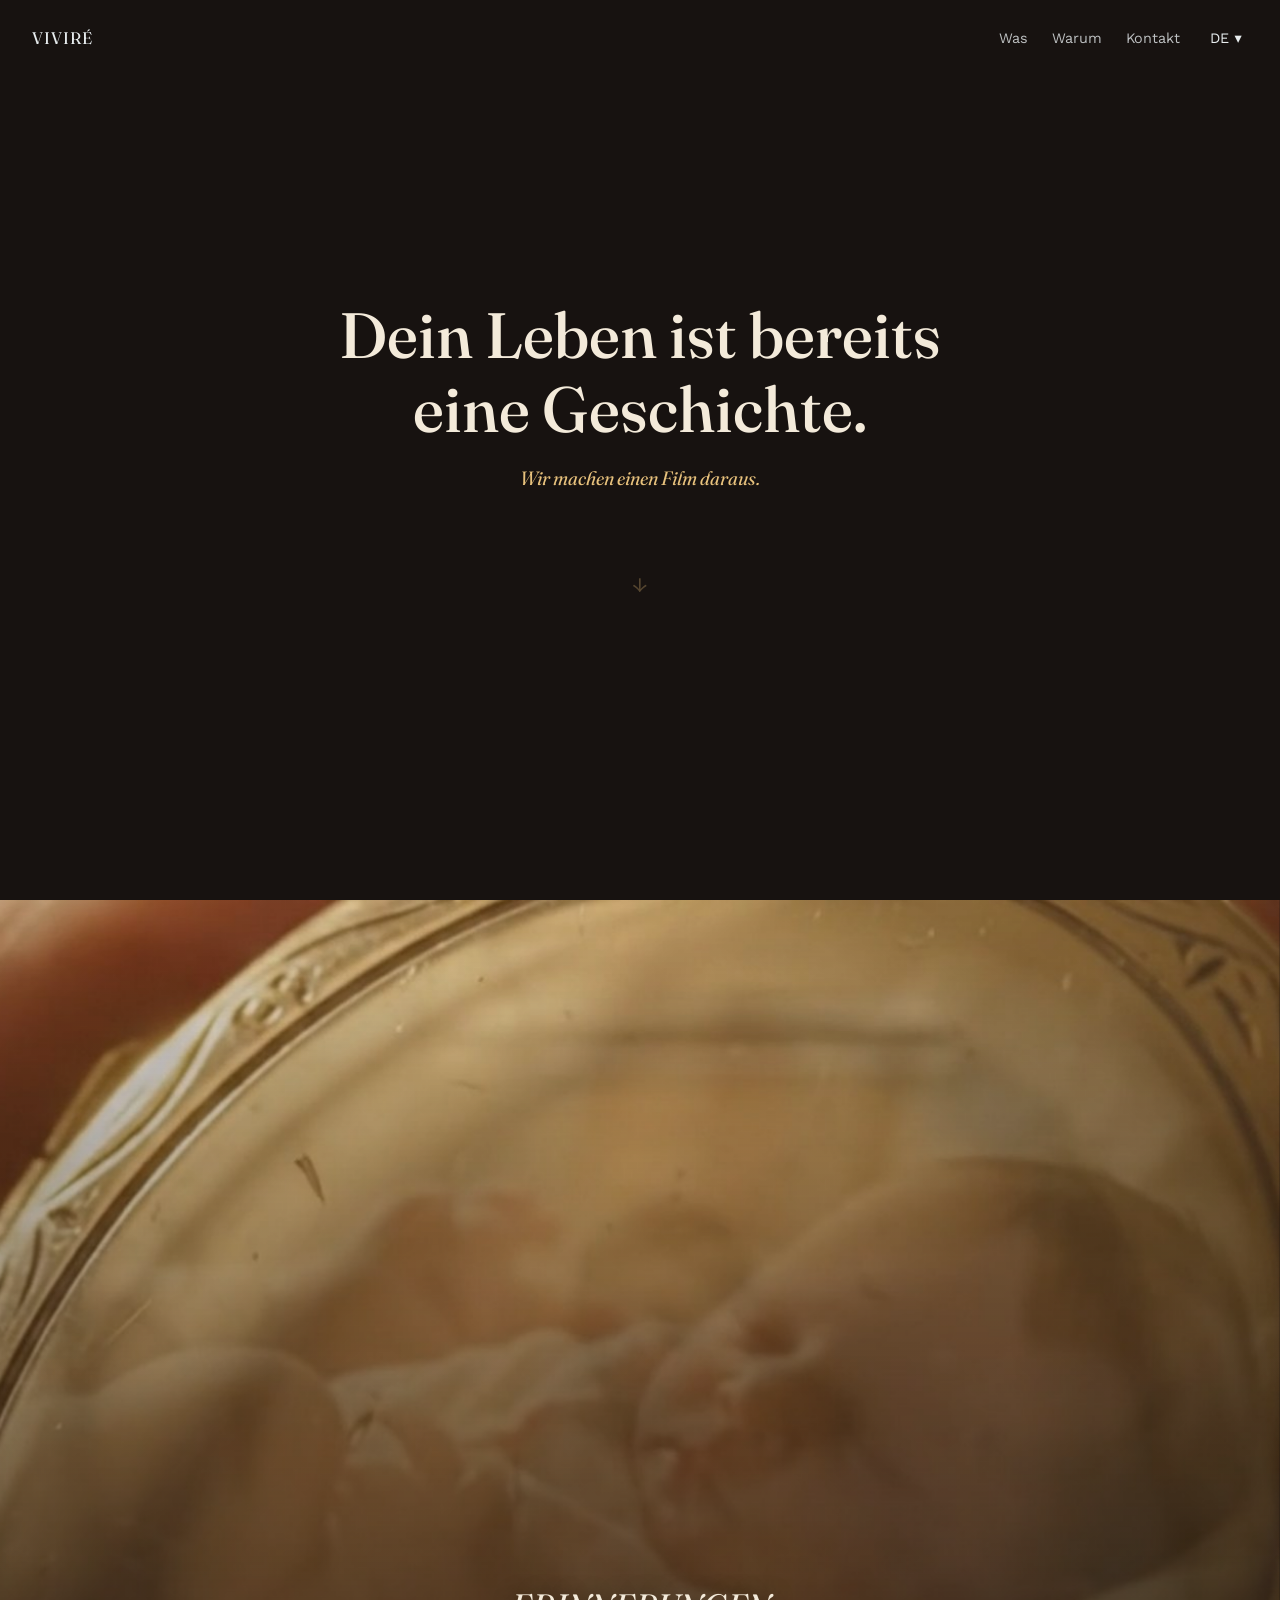
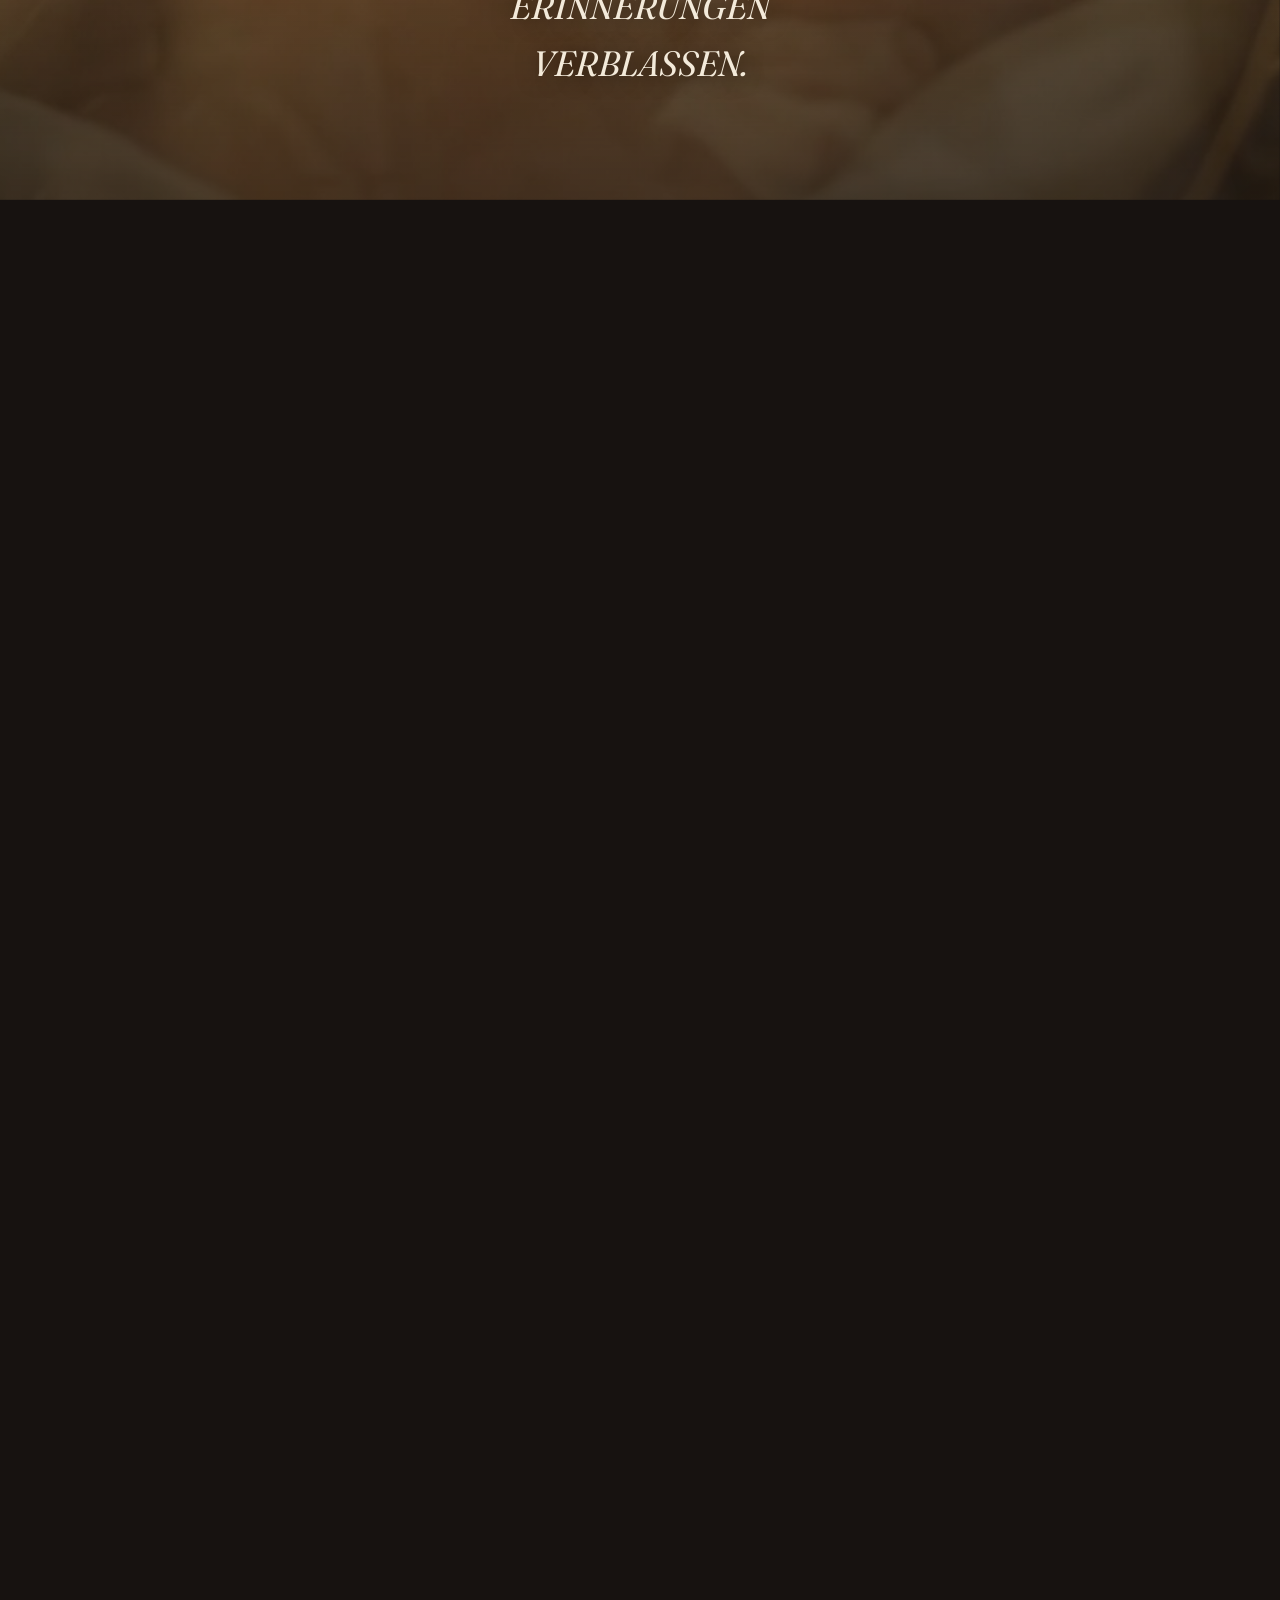
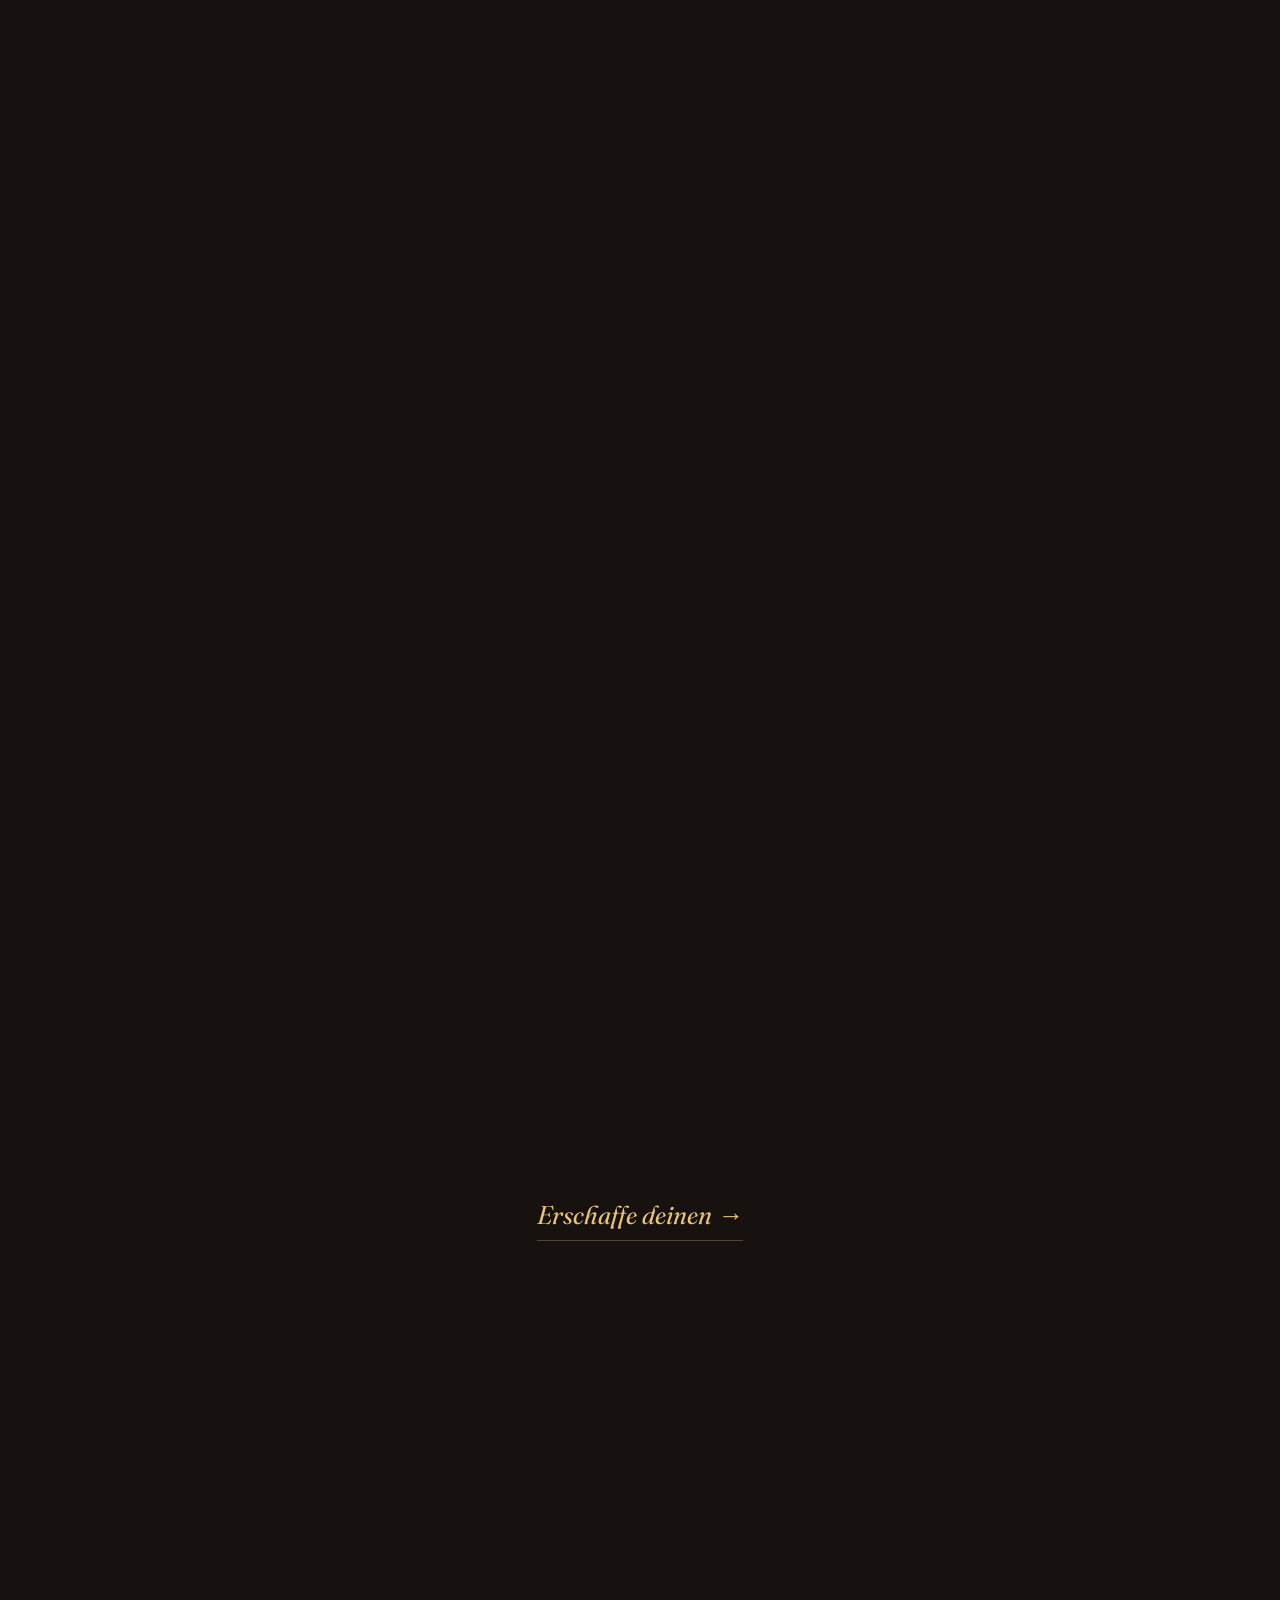
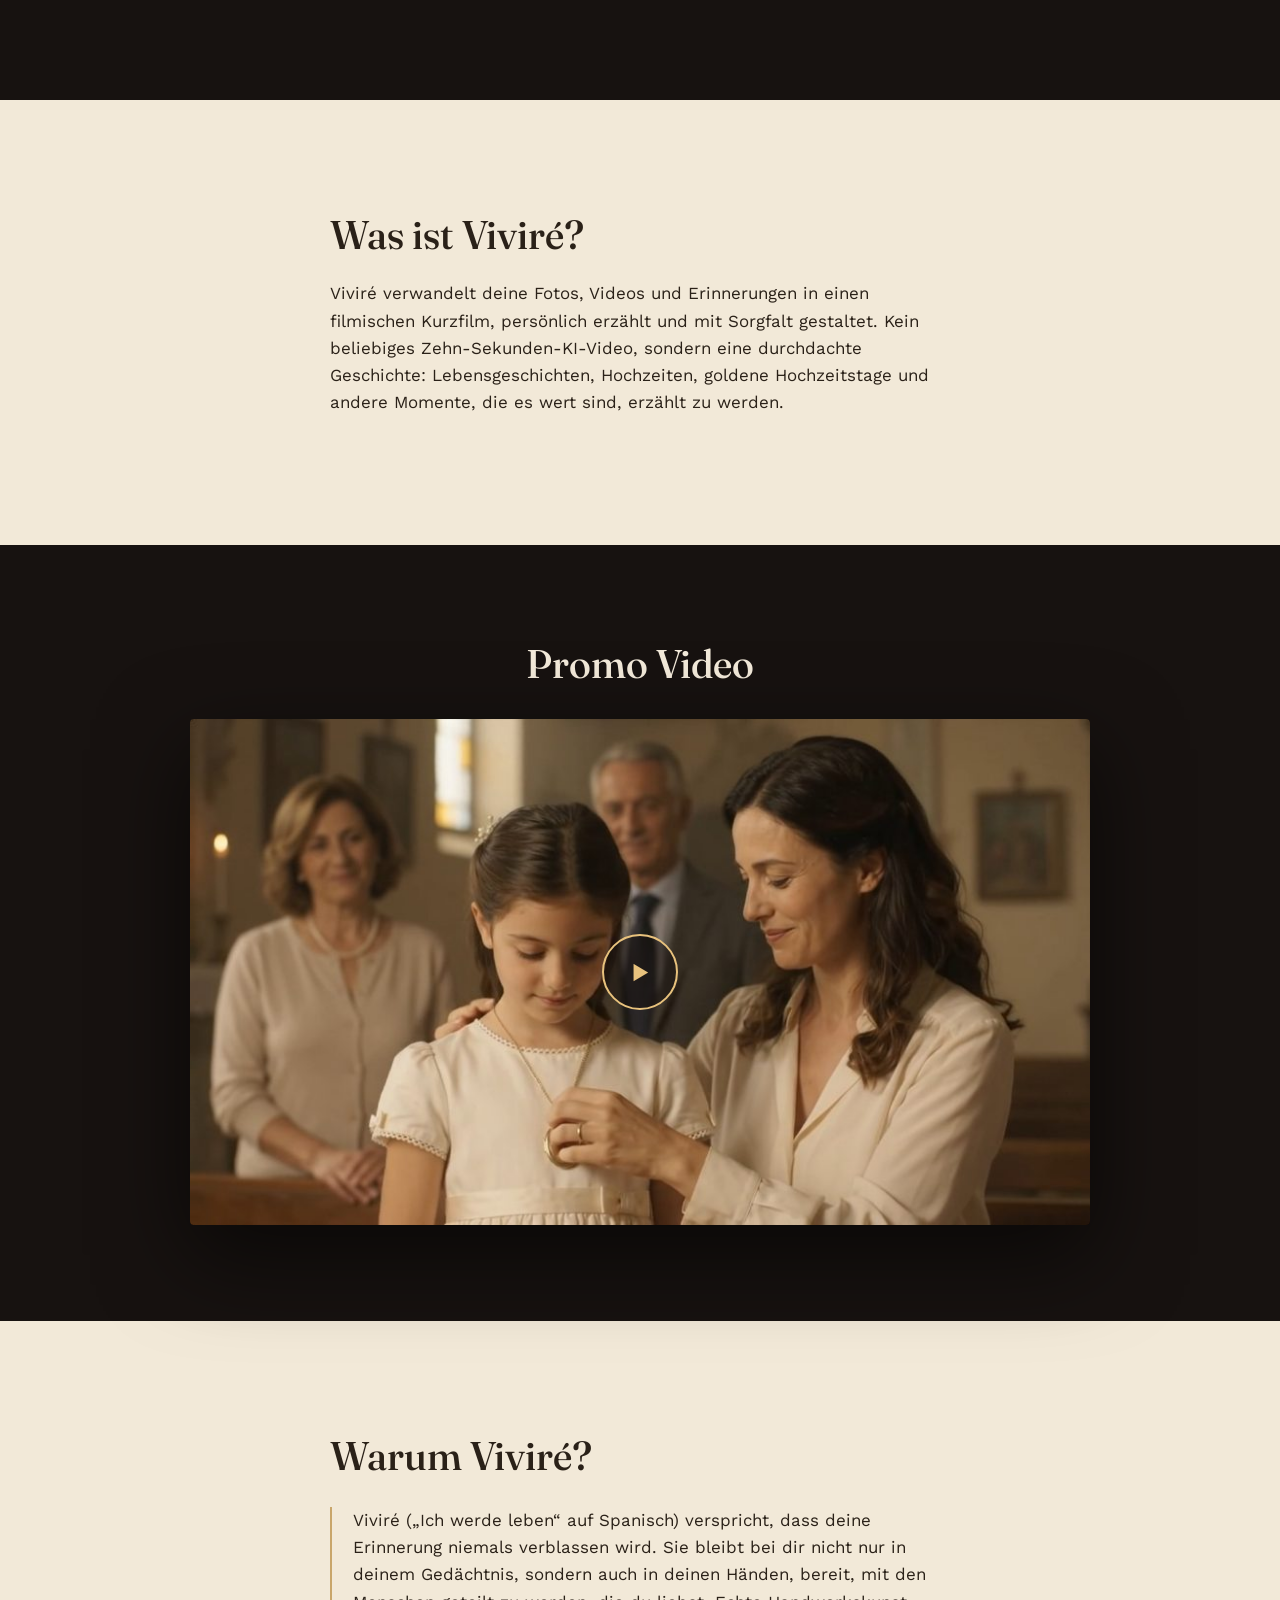
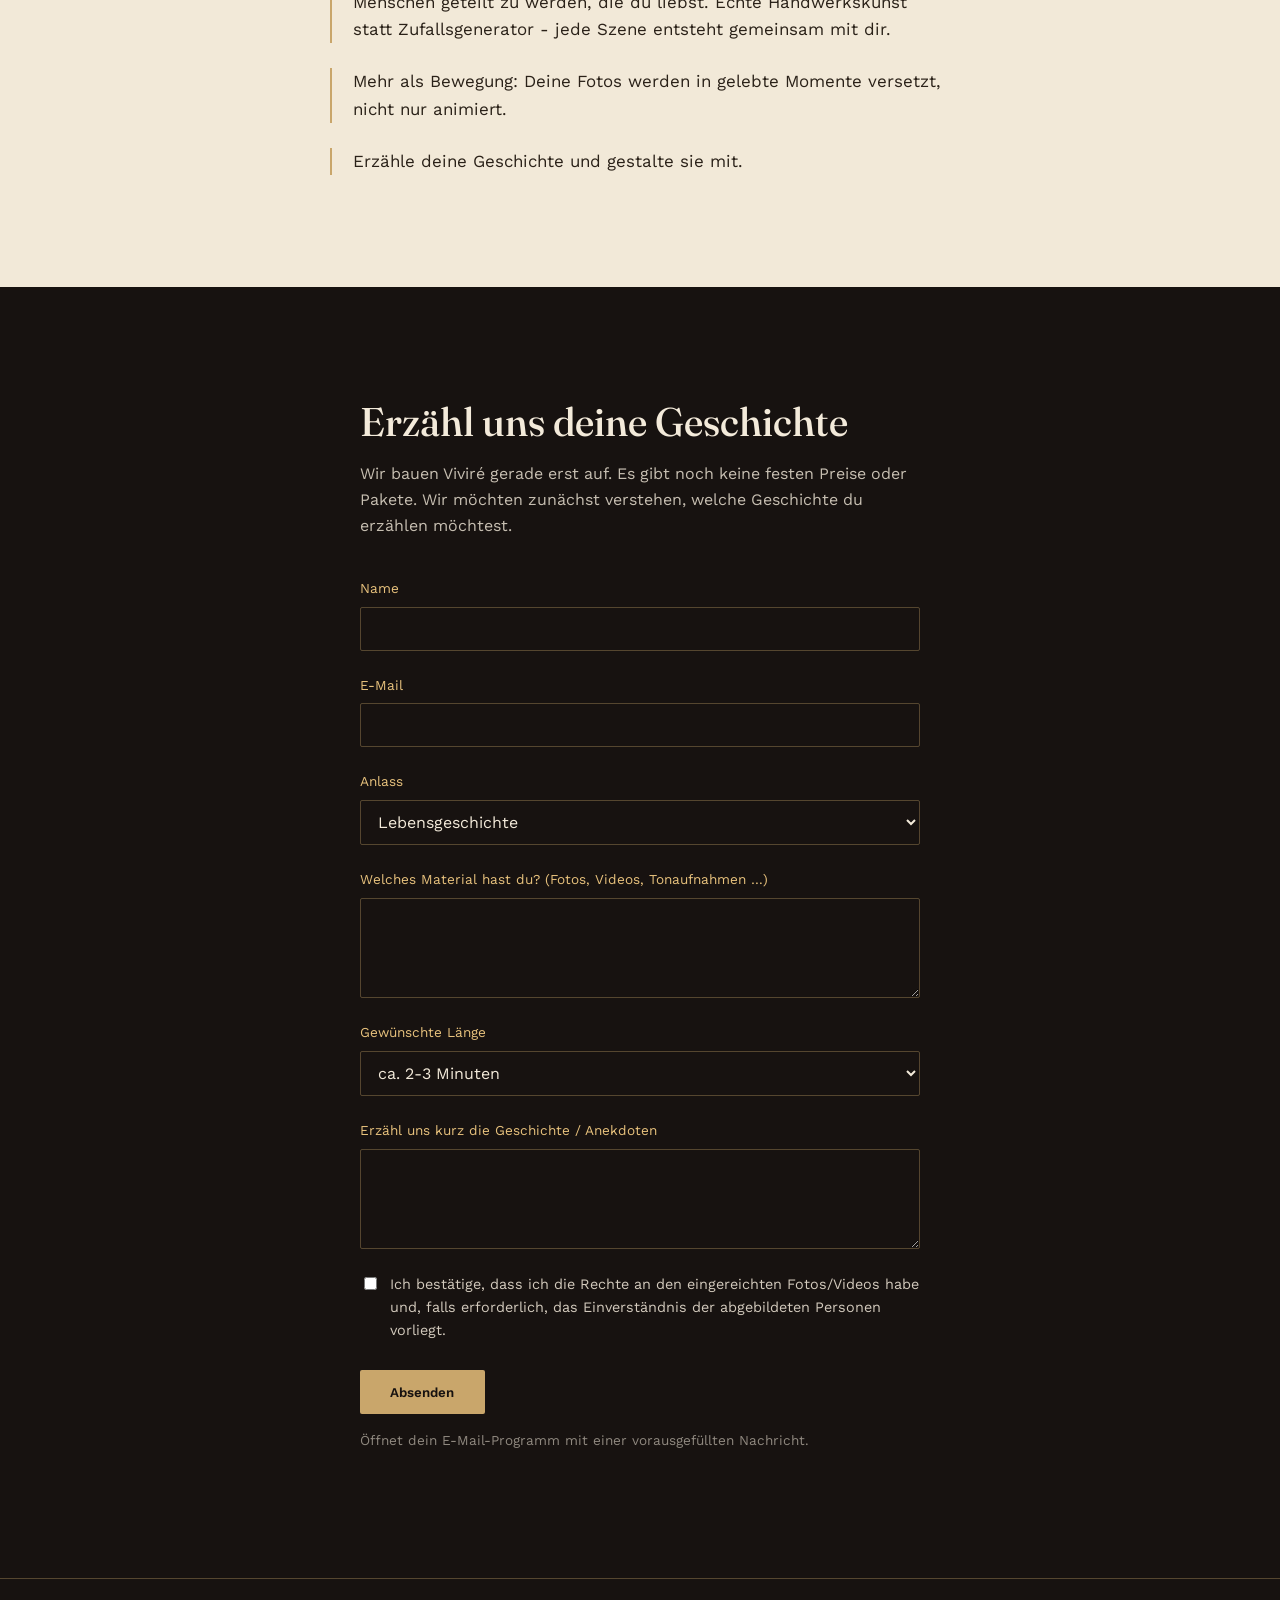
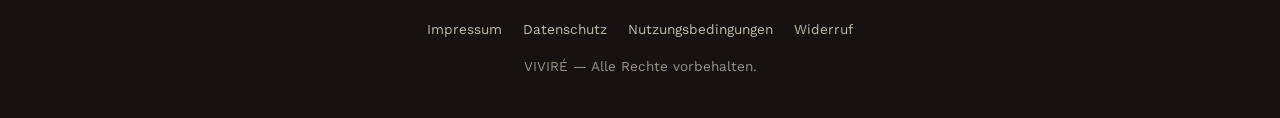
==== commit f97b42a8: "updated legal, privacy, impressum widerruf new, updated fonts (now local)," ====
--- a/index.html
+++ b/index.html
@@ -6,9 +6,6 @@
 <title>Viviré — We create the film of a life</title>
 <meta name="description" content="Viviré turns your photos, videos and memories into a cinematic short film: life stories, weddings, golden anniversaries and other moments worth telling.">
 <link rel="icon" href="data:image/svg+xml,<svg xmlns=%22http://www.w3.org/2000/svg%22 viewBox=%220 0 100 100%22><text y=%22.9em%22 font-size=%2290%22>🎞️</text></svg>">
-<link rel="preconnect" href="https://fonts.googleapis.com">
-<link rel="preconnect" href="https://fonts.gstatic.com" crossorigin>
-<link href="https://fonts.googleapis.com/css2?family=Fraunces:ital,wght@0,300;0,400;0,500;0,600;1,400&family=Work+Sans:wght@400;500;600&display=swap" rel="stylesheet">
 <link rel="stylesheet" href="styles.css">
 </head>
 <body>
@@ -130,6 +127,7 @@
     <a href="impressum.html" data-i18n="footer_impressum">Impressum</a>
     <a href="datenschutz.html" data-i18n="footer_privacy">Datenschutz</a>
     <a href="terms.html" data-i18n="footer_terms">Nutzungsbedingungen</a>
+    <a href="widerruf.html" data-i18n="footer_widerruf">Widerruf</a>
   </nav>
   <div>VIVIRÉ — <span data-i18n="footer_rights">Alle Rechte vorbehalten.</span></div>
 </footer>
--- a/styles.css
+++ b/styles.css
@@ -1,3 +1,26 @@
+
+@font-face{
+  font-family:'Fraunces';
+  src:url('fonts/fraunces.woff2') format('woff2');
+  font-weight:300 600;
+  font-style:normal;
+  font-display:swap;
+}
+@font-face{
+  font-family:'Fraunces';
+  src:url('fonts/fraunces-italic.woff2') format('woff2');
+  font-weight:400;
+  font-style:italic;
+  font-display:swap;
+}
+@font-face{
+  font-family:'Work Sans';
+  src:url('fonts/worksans.woff2') format('woff2');
+  font-weight:400 600;
+  font-style:normal;
+  font-display:swap;
+}
+
 :root{
   --bg-dark:#171210;
   --bg-paper:#f2e9d8;
@@ -153,12 +176,12 @@
 
 @media(max-width:640px){
   .locket-scroll{height:420vh;} /* change here how fast to move through the page via scrolling*/
-  .locket-frame:nth-child(1){object-position:60% center;}
-  .locket-frame:nth-child(2){object-position:80% center;}
+  .locket-frame:nth-child(1){object-position:center;}
+  .locket-frame:nth-child(2){object-position:center;}
   .locket-frame:nth-child(3){object-position:center;}
   .locket-frame:nth-child(4){object-position:center;}
-  .locket-frame:nth-child(5){object-position:60% center;}
-  .locket-frame:nth-child(6){object-position:30% center;}
+  .locket-frame:nth-child(5){object-position:center;}
+  .locket-frame:nth-child(6){object-position:center;}
   .locket-frame:nth-child(7){object-position:center;}
   .locket-caption{bottom:9%;font-size:1.15rem;}
 }
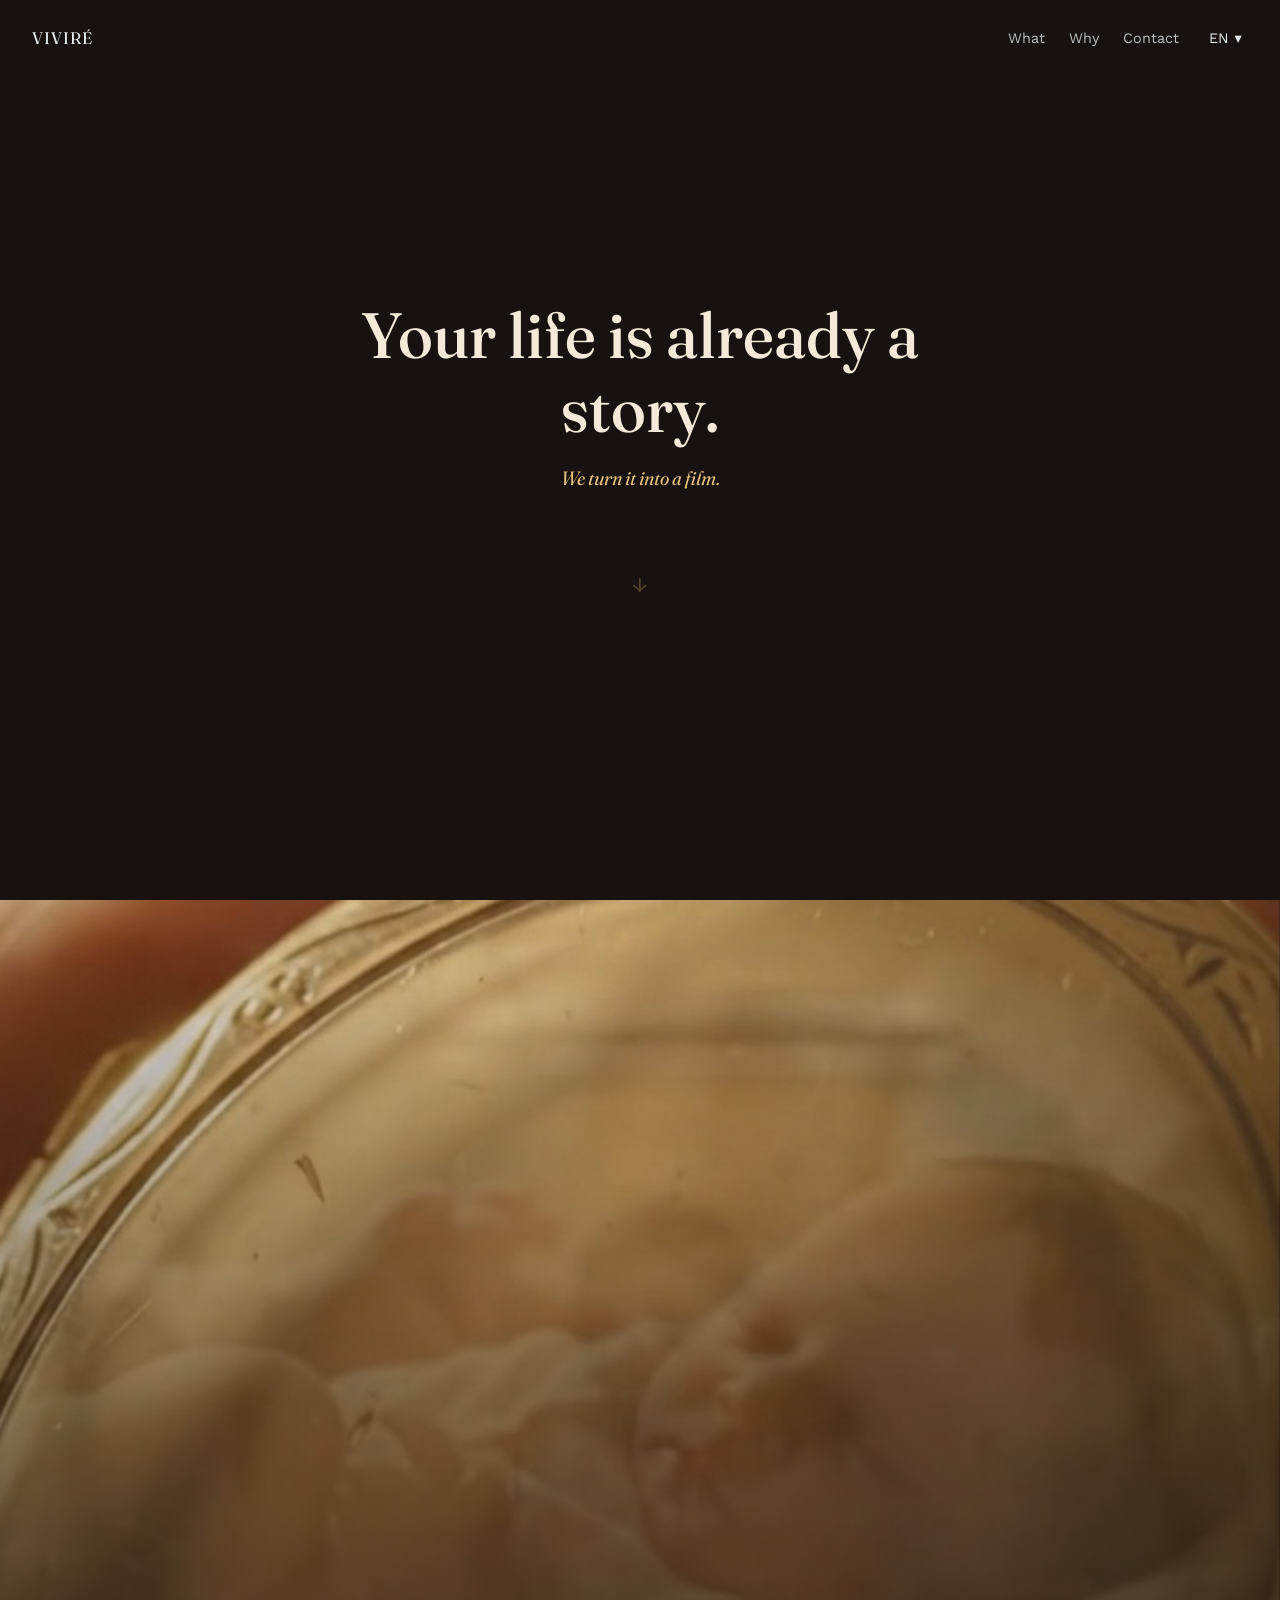
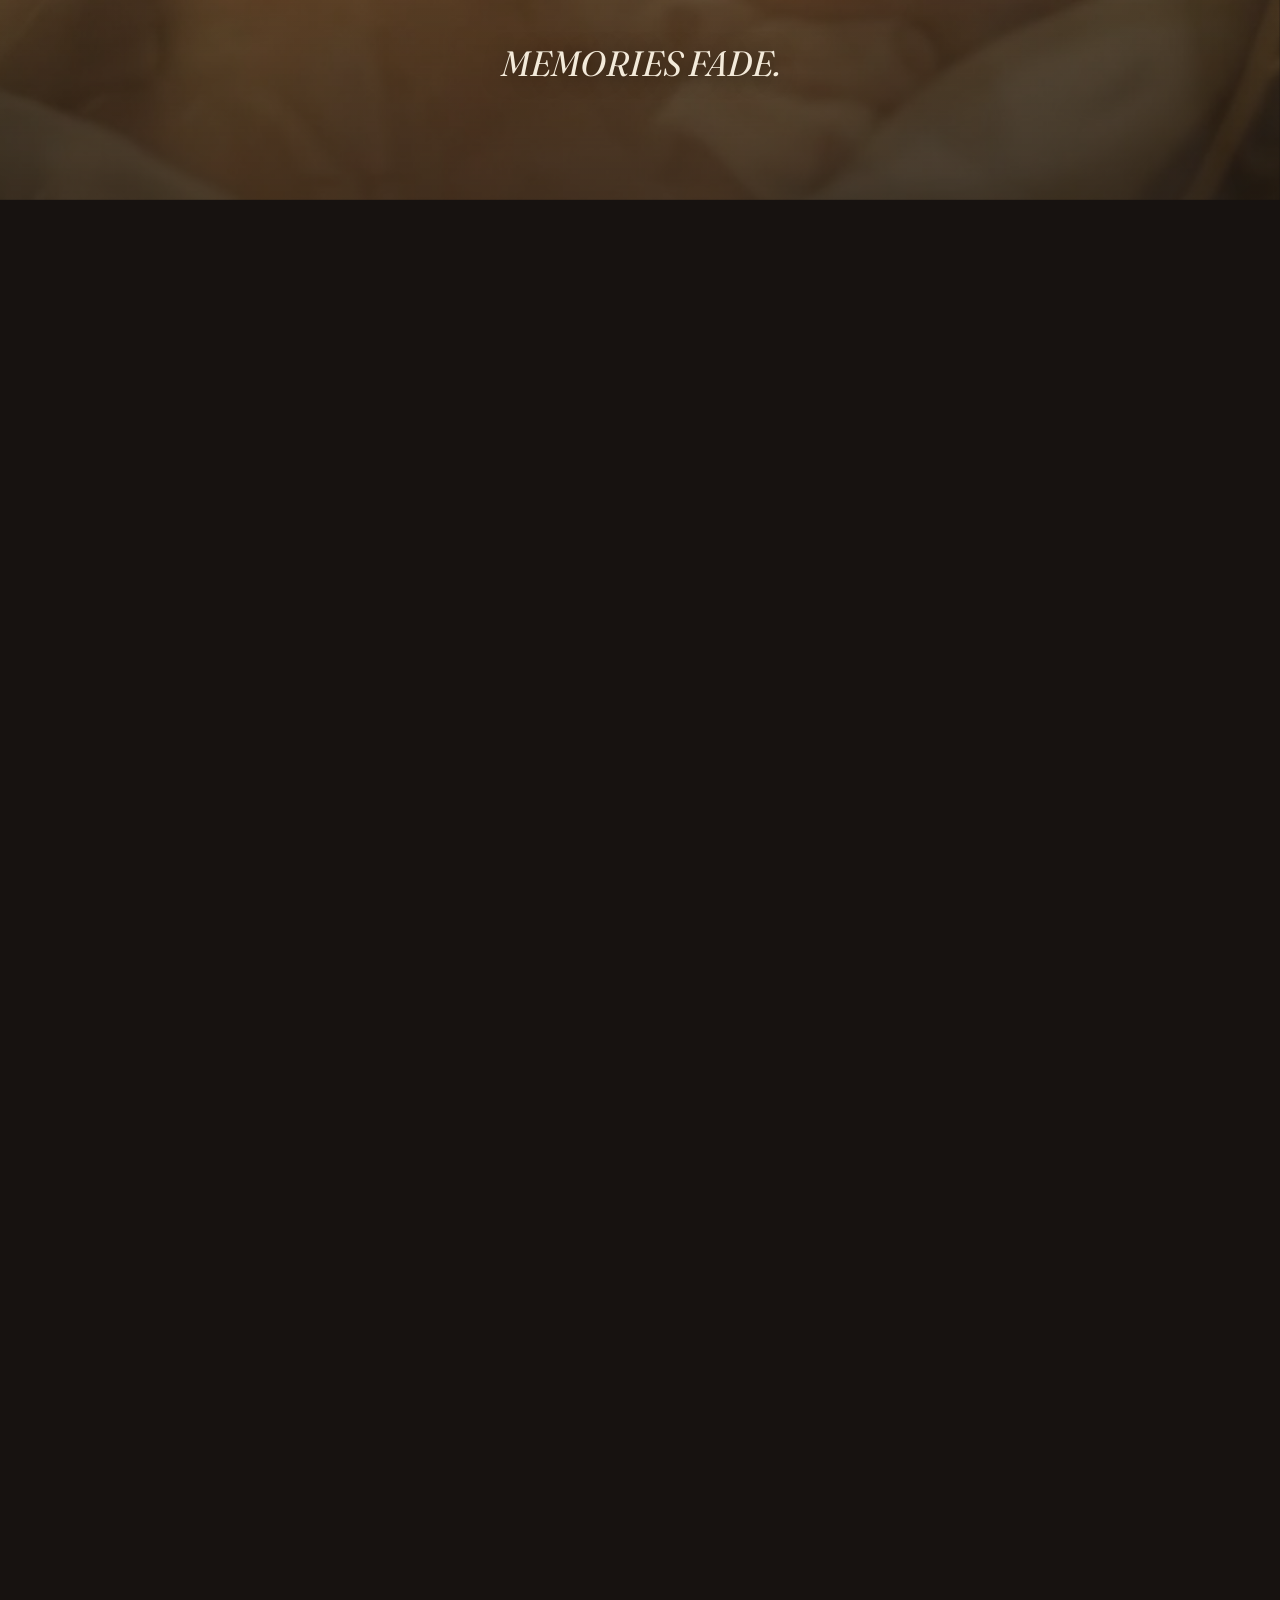
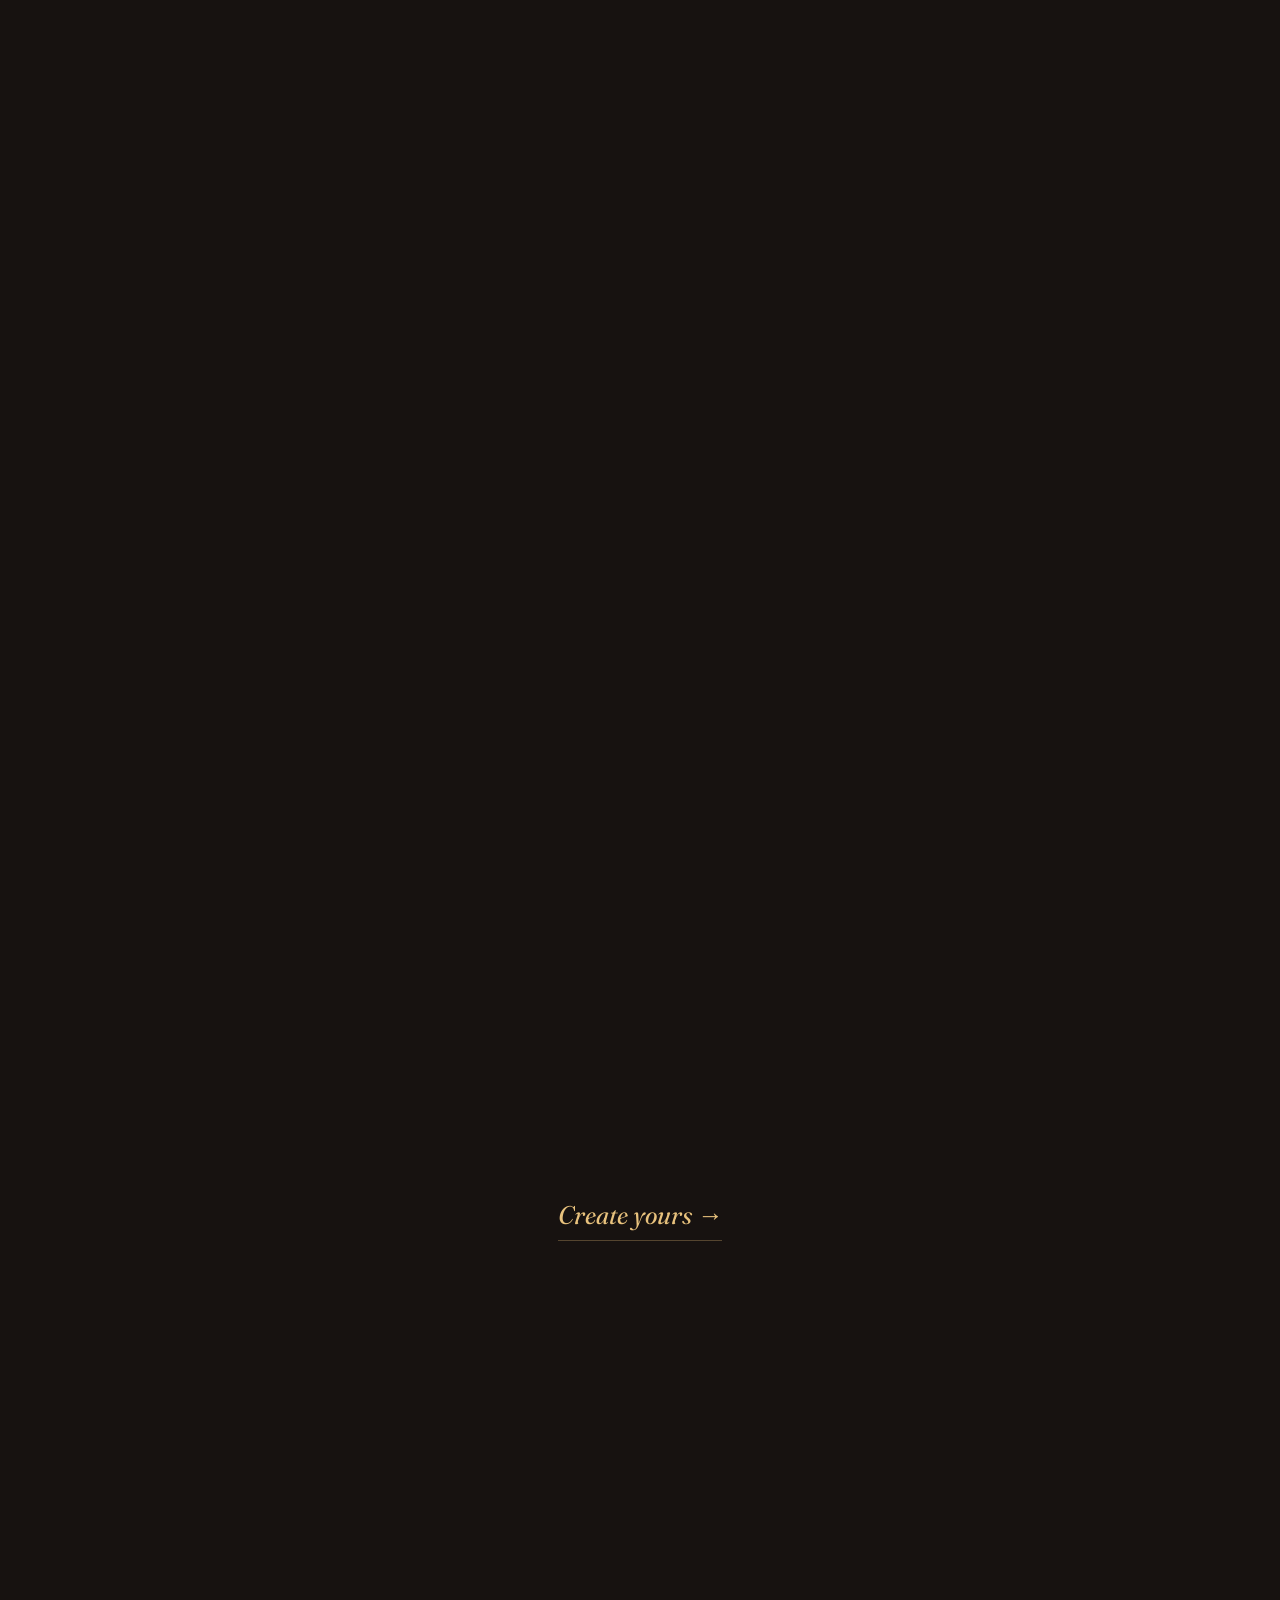
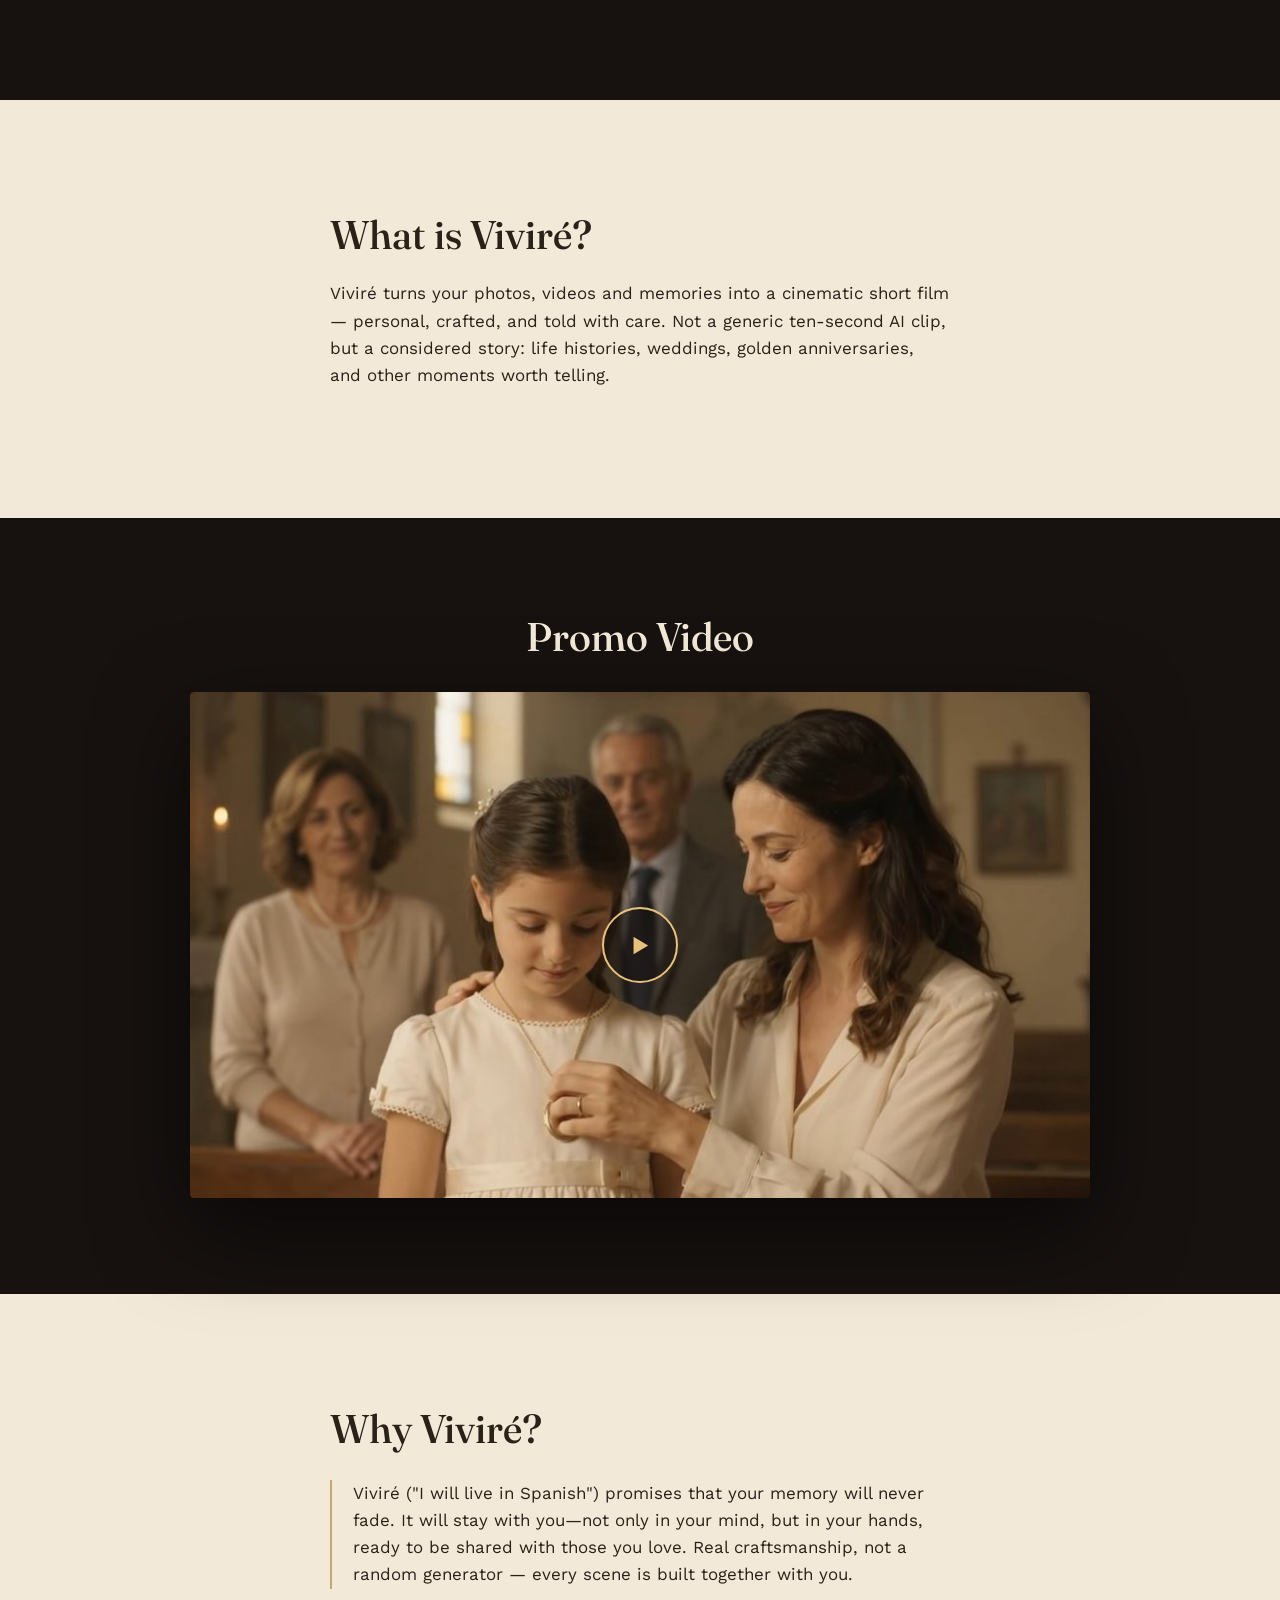
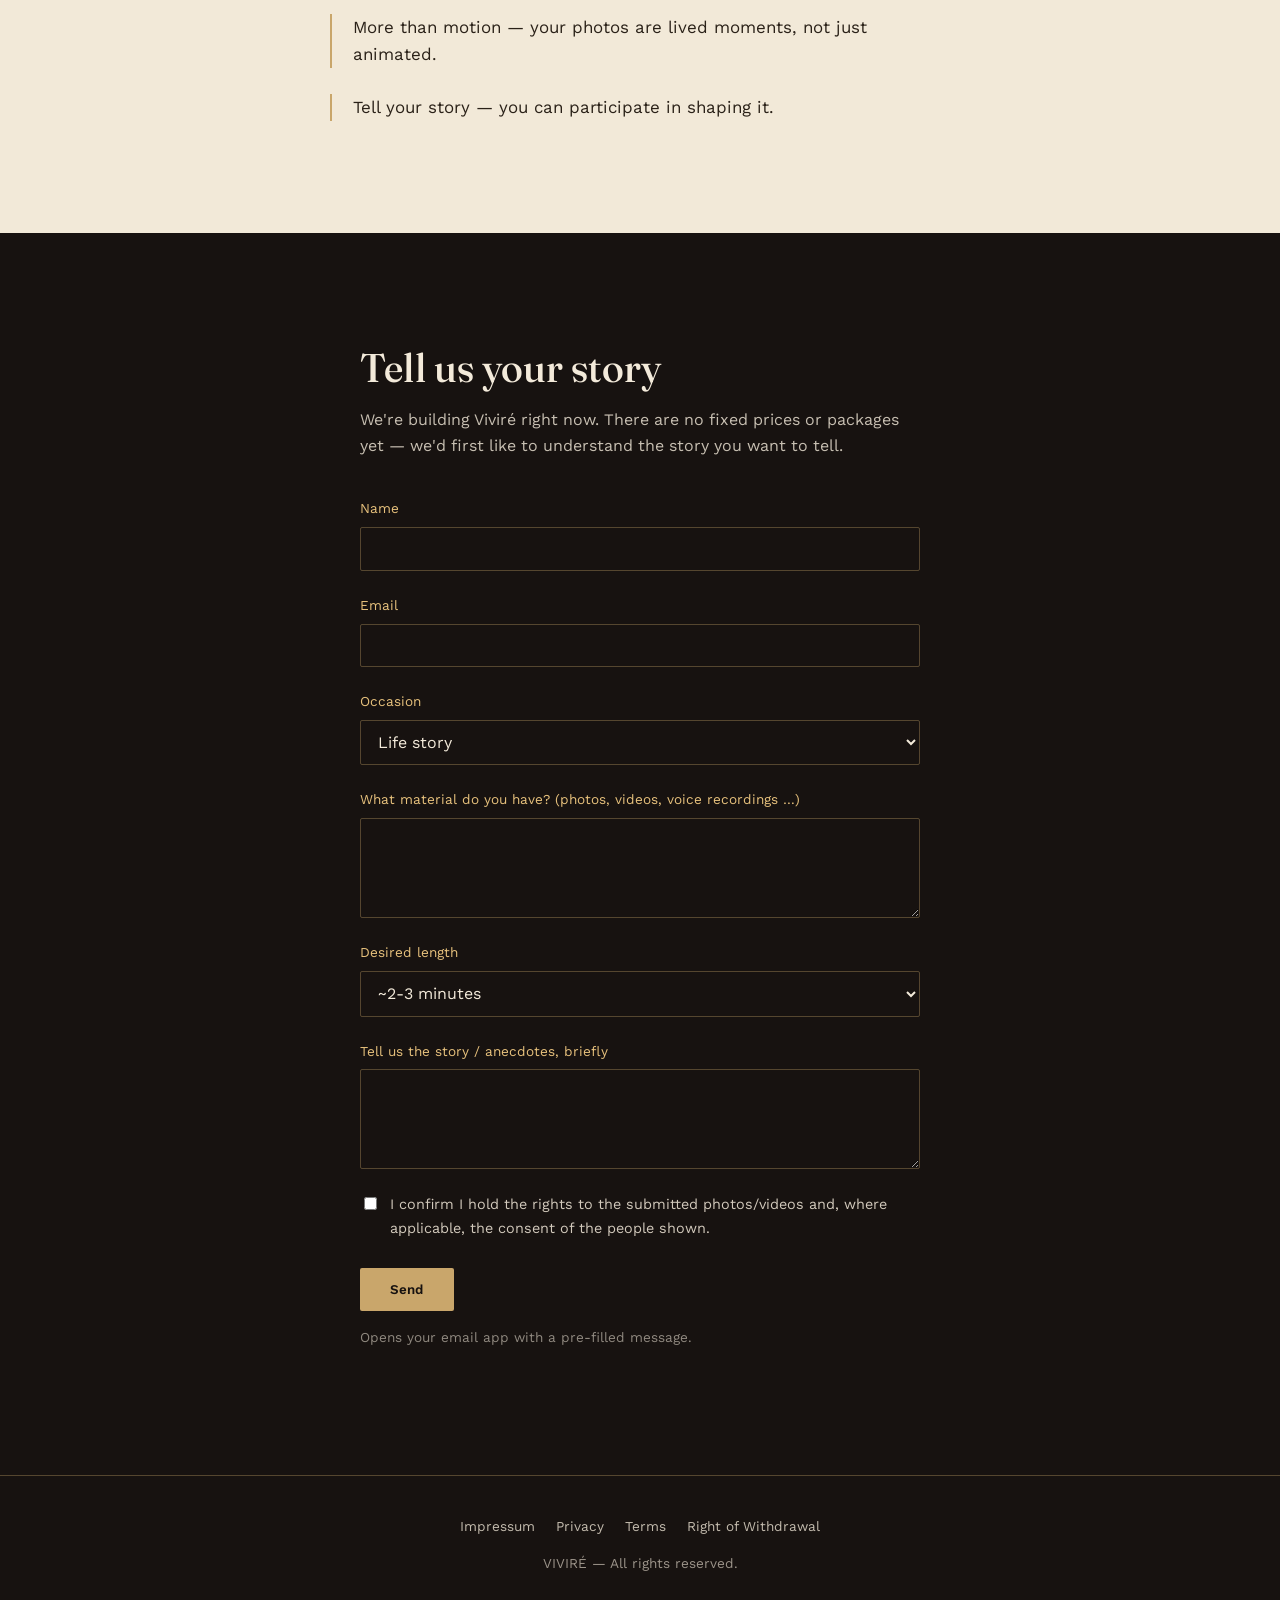
==== commit 3cd03755: "Update index.html added italian button" ====
--- a/index.html
+++ b/index.html
@@ -22,6 +22,7 @@
       <button data-lang="de">DE</button>
       <button data-lang="en">EN</button>
       <button data-lang="es">ES</button>
+      <button data-lang="es">IT</button> 
      </div>
     </details>
   </div>
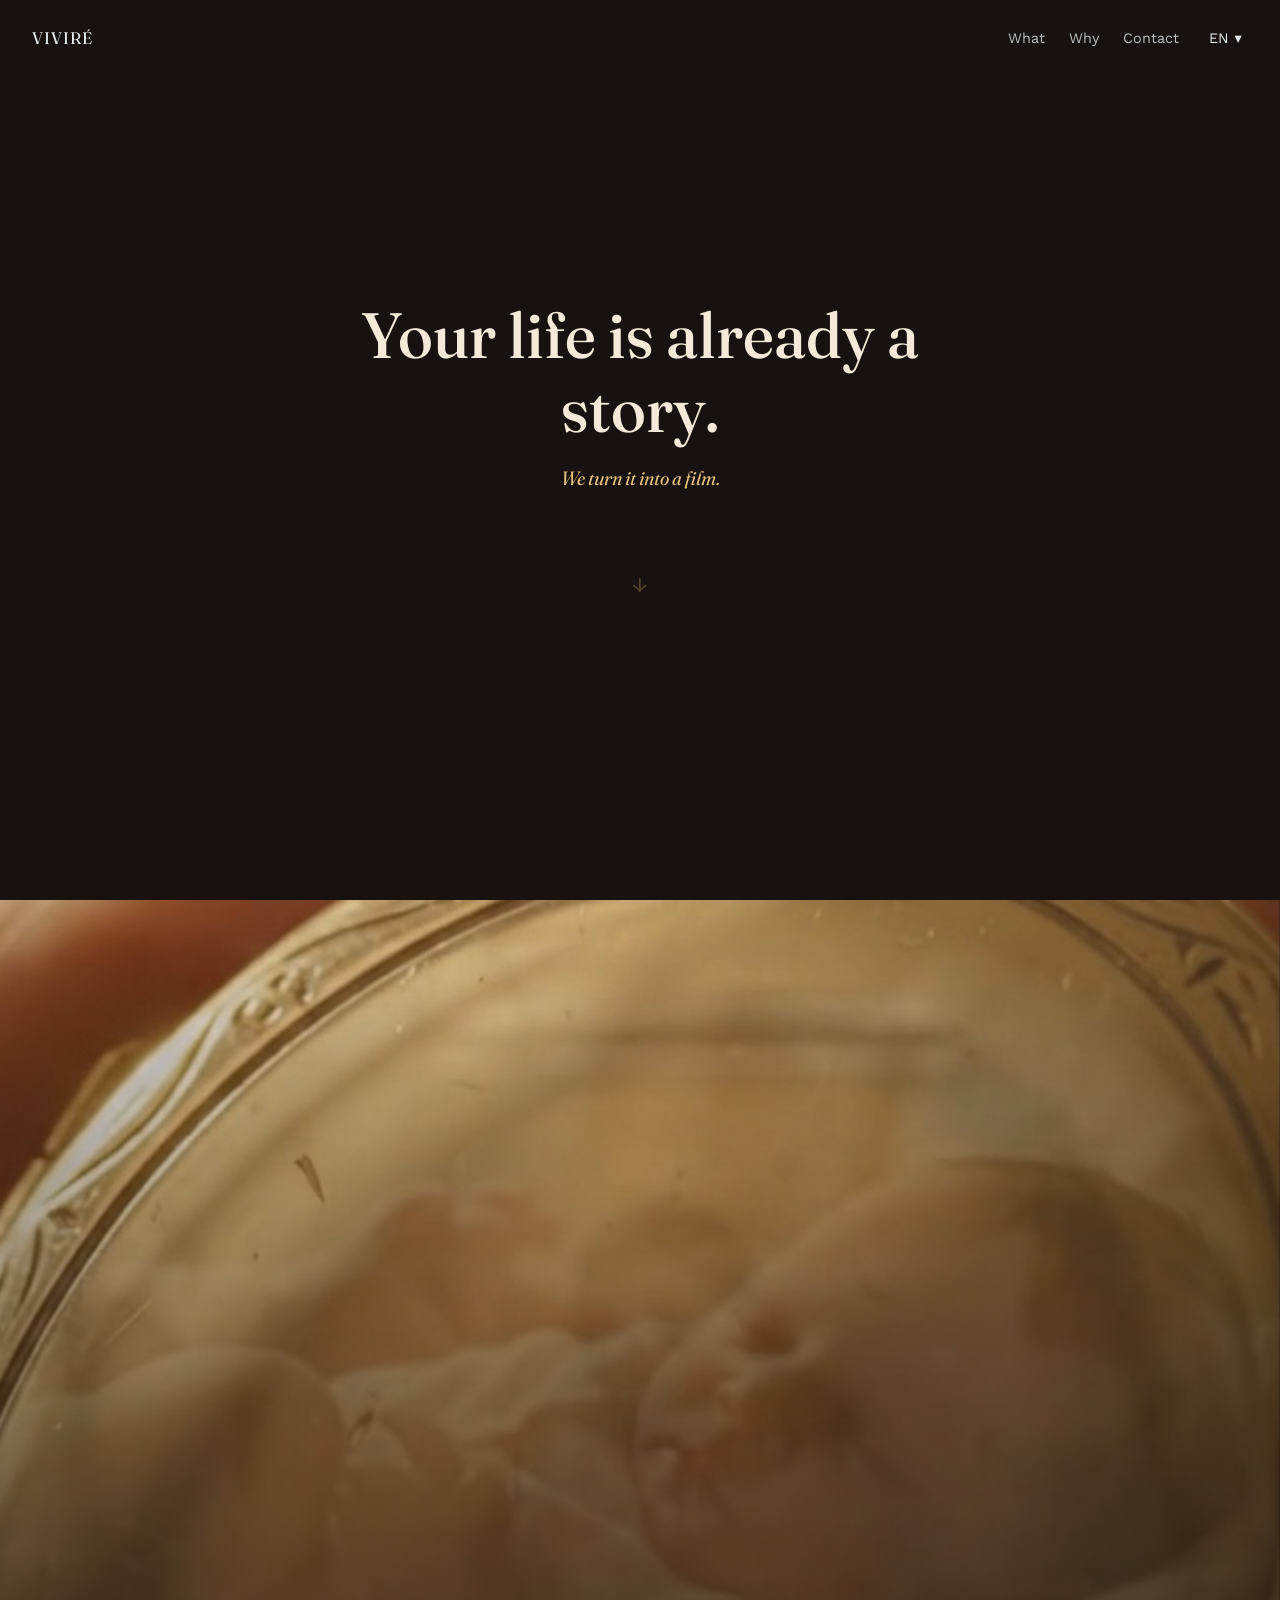
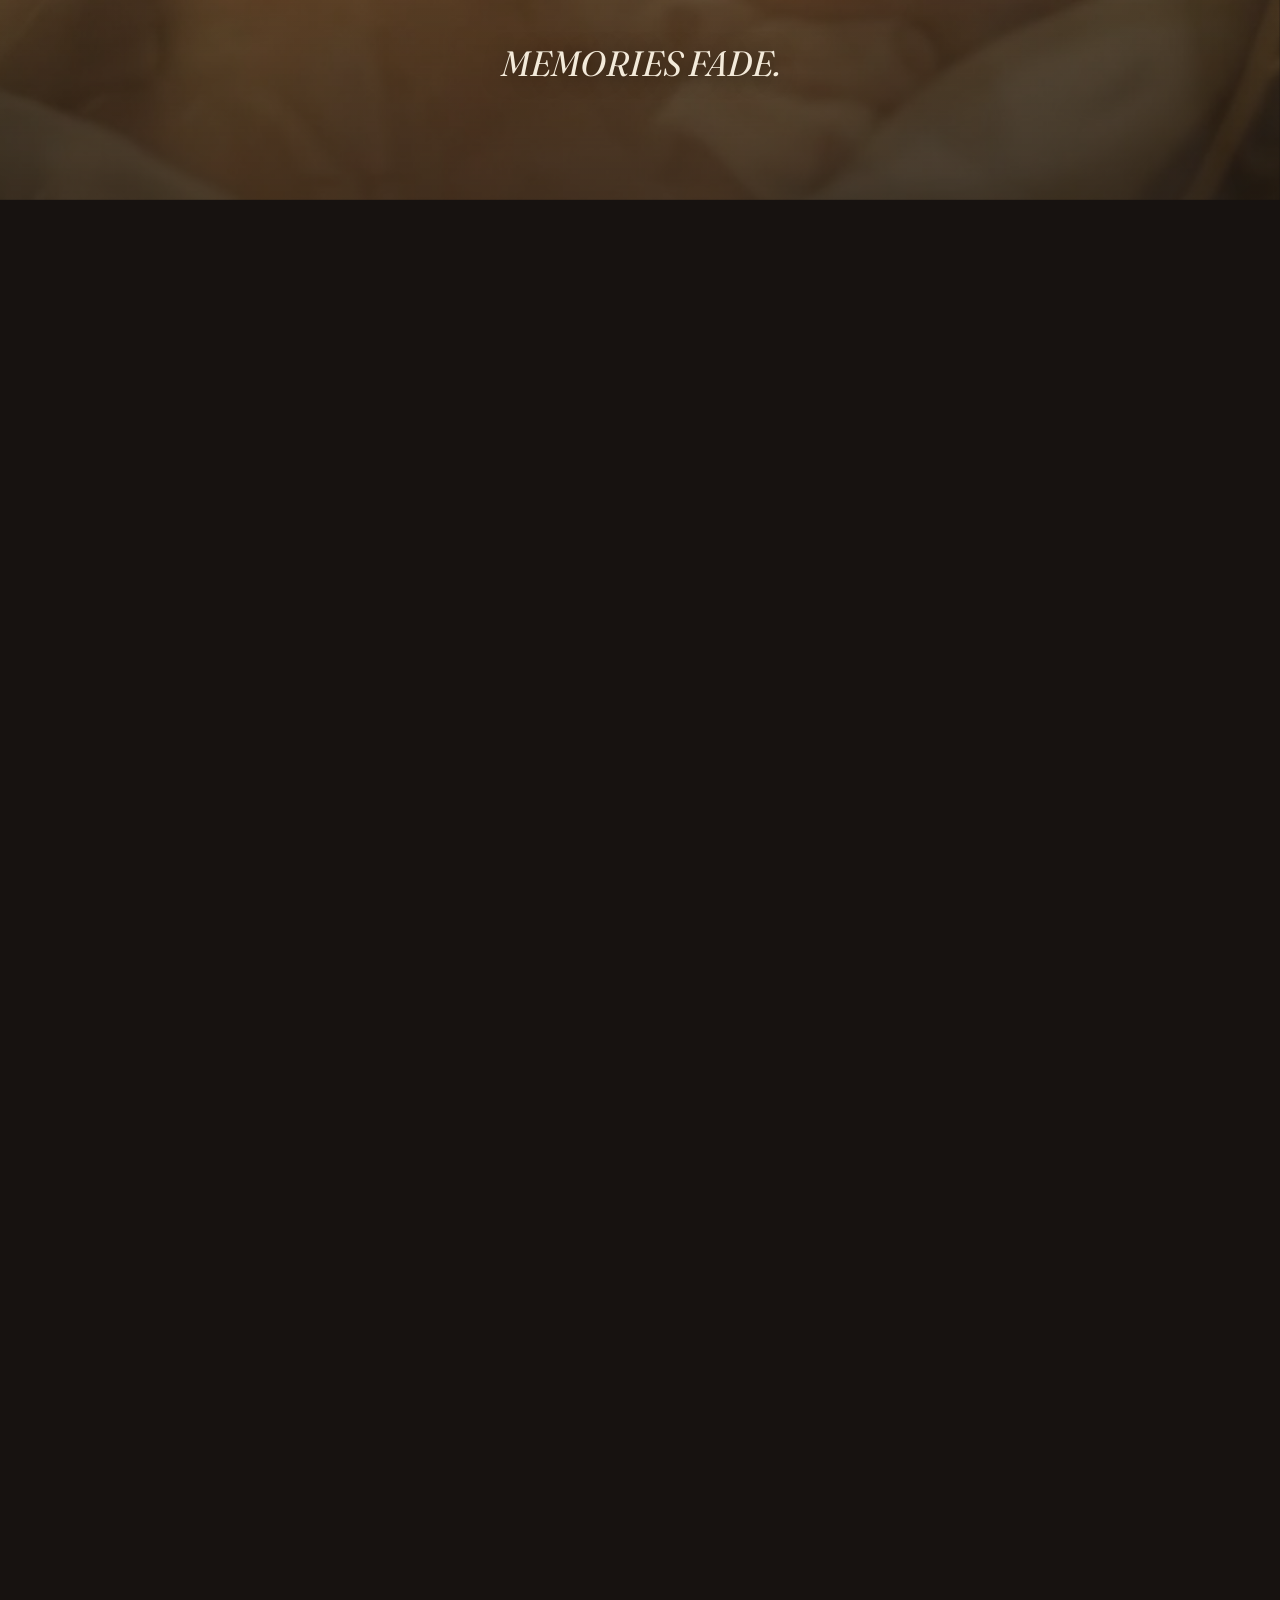
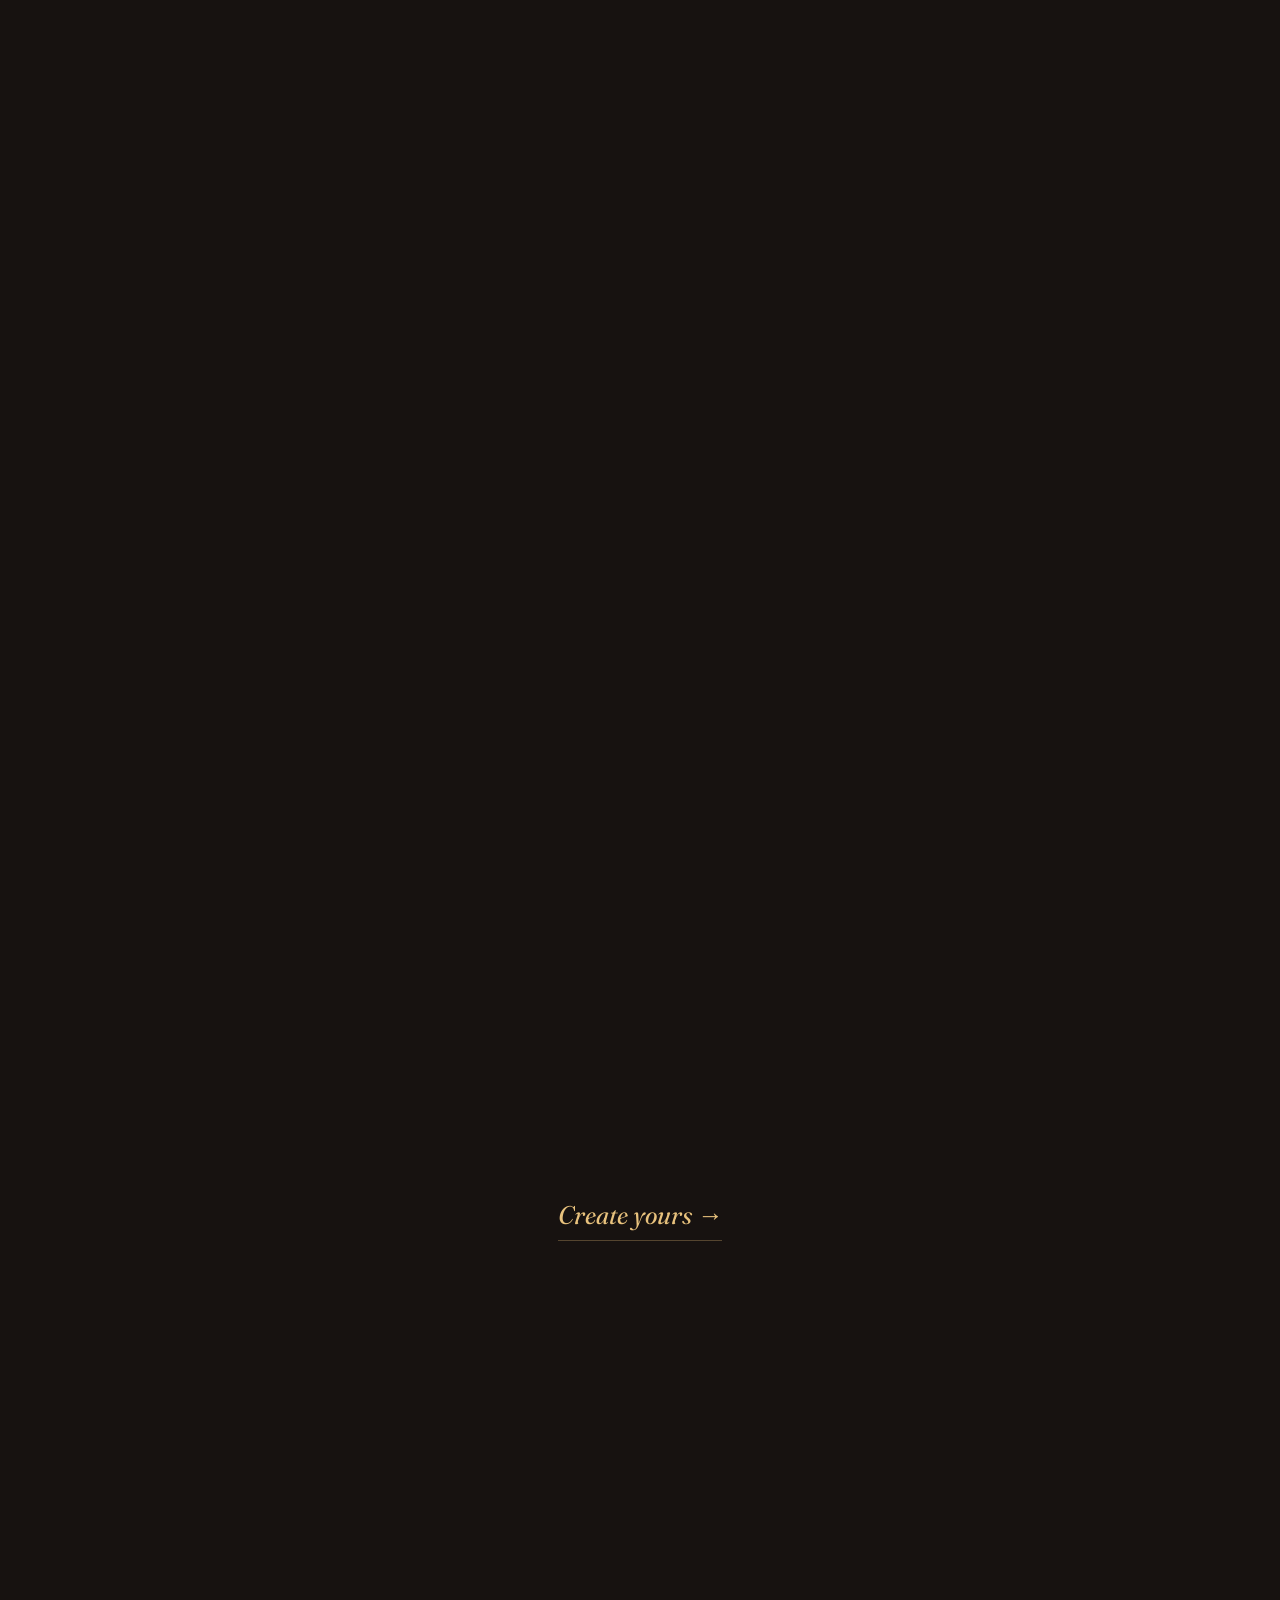
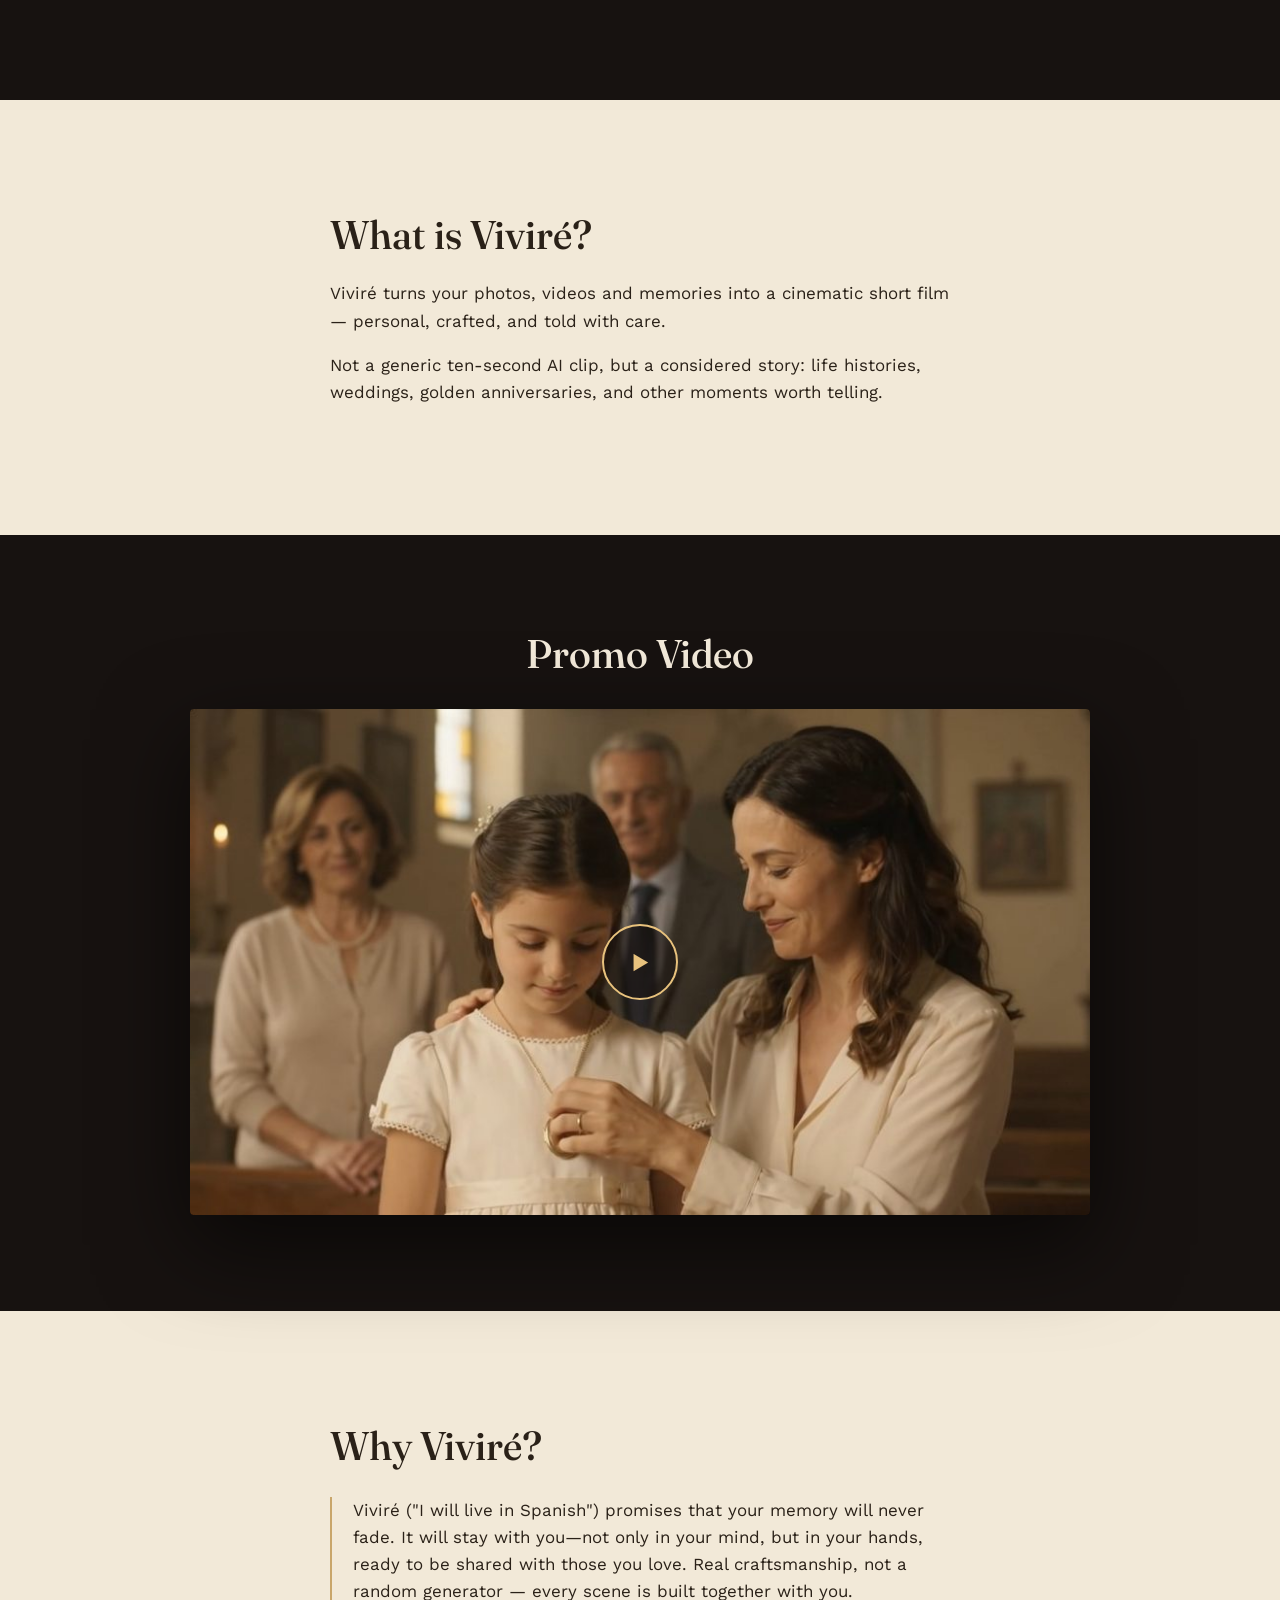
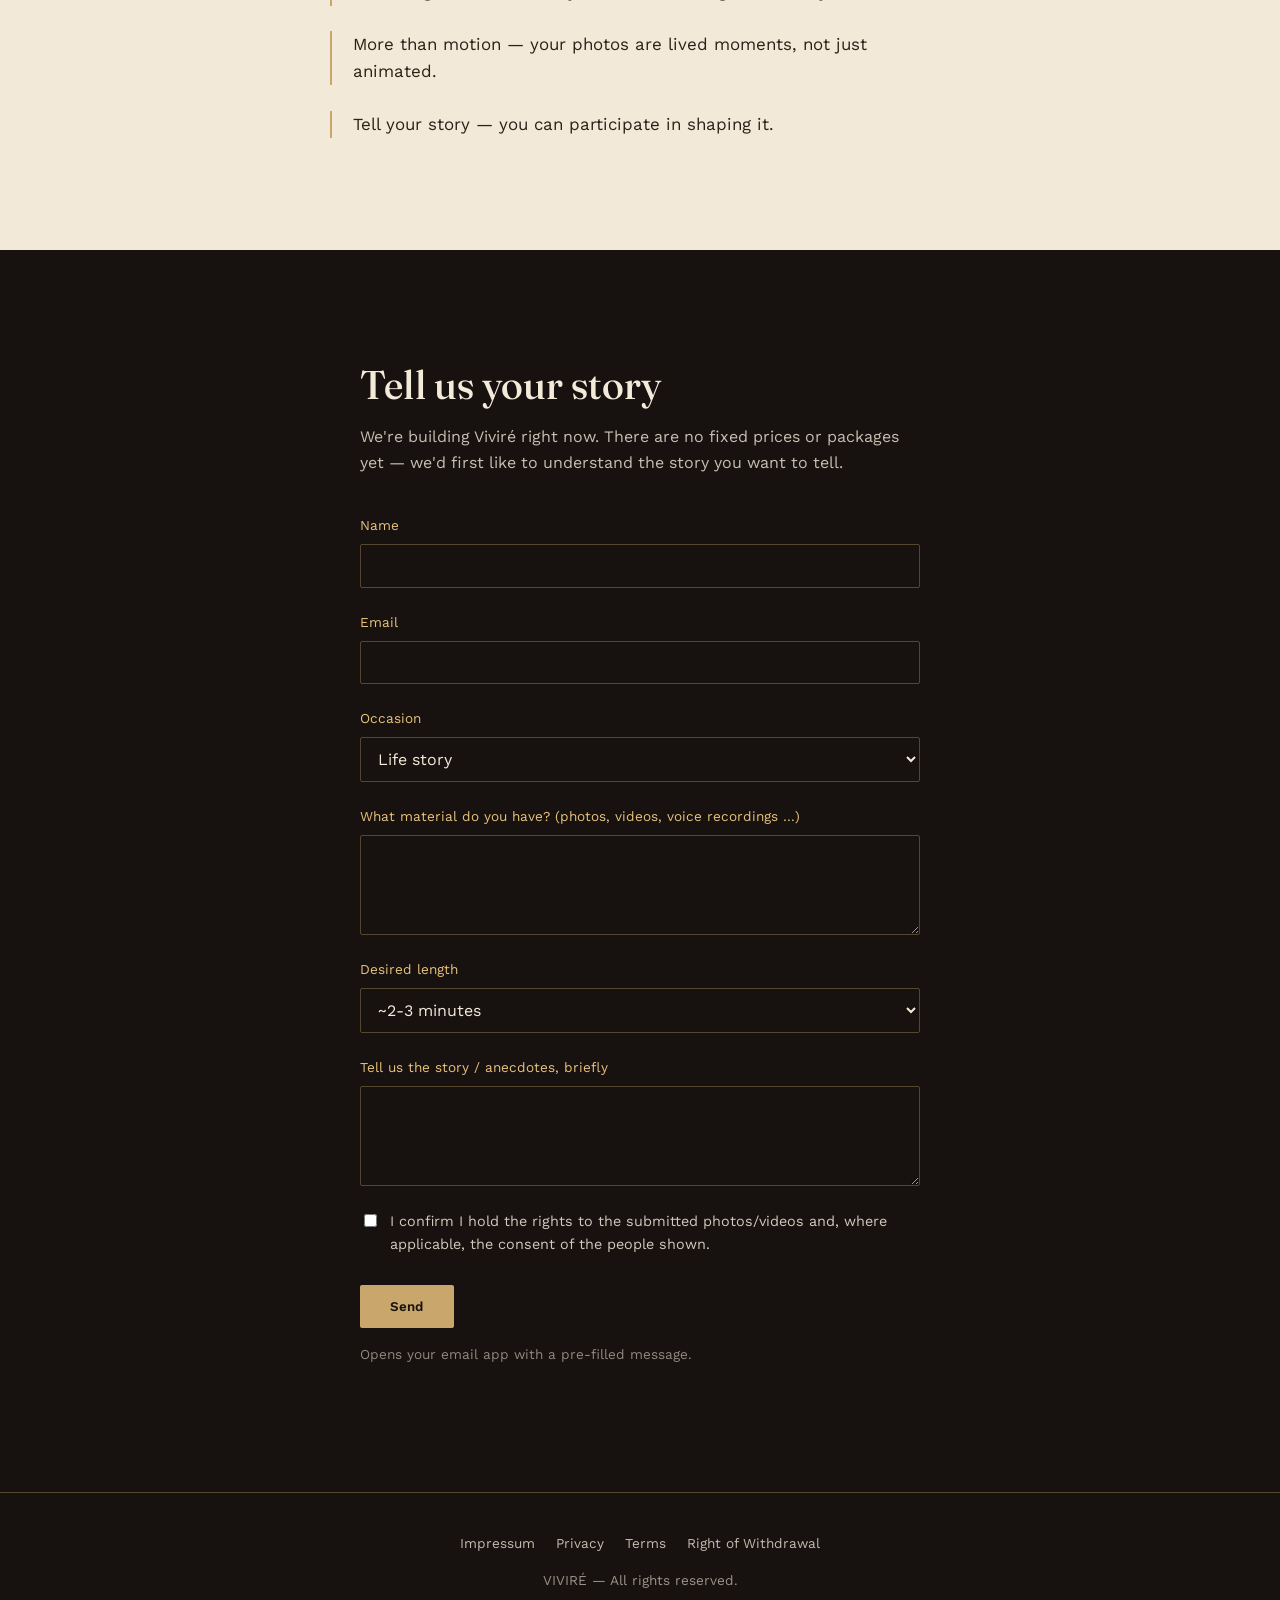
==== commit c5f9f284: "Update index.html add what_body_2" ====
--- a/index.html
+++ b/index.html
@@ -22,7 +22,7 @@
       <button data-lang="de">DE</button>
       <button data-lang="en">EN</button>
       <button data-lang="es">ES</button>
-      <button data-lang="es">IT</button> 
+      <button data-lang="it">IT</button> 
      </div>
     </details>
   </div>
@@ -57,7 +57,9 @@
 <section class="paper" id="what">
   <div class="paper-inner">
     <h2 data-i18n="what_title">Was ist Viviré?</h2>
-    <p data-i18n="what_body">Viviré verwandelt deine Fotos, Videos und Erinnerungen in einen filmischen Kurzfilm …</p>
+    <p data-i18n="what_body">Viviré verwandelt deine Fotos, Videos und Erinnerungen in einen cinematographischen Kurzfilm …</p>
+    <p data-i18n="what_body_2"></p>
+
   </div>
 </section>
 
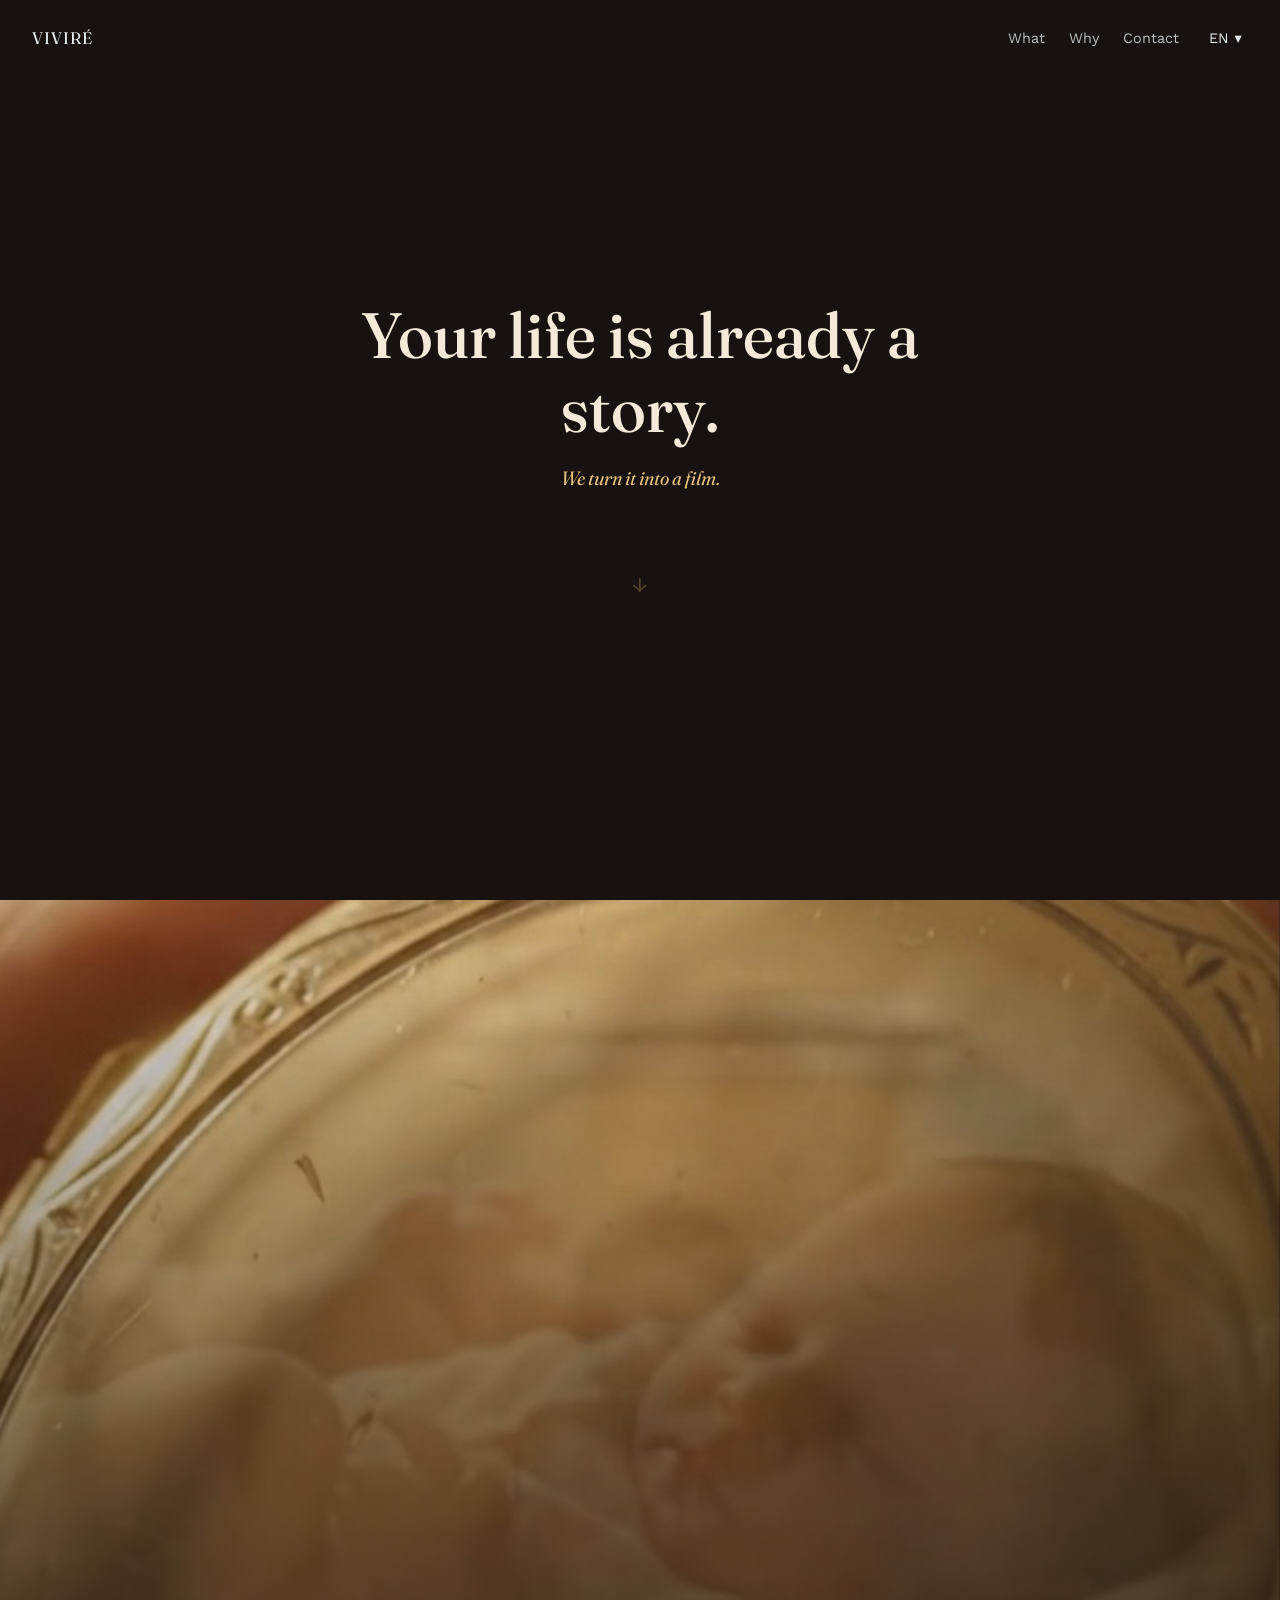
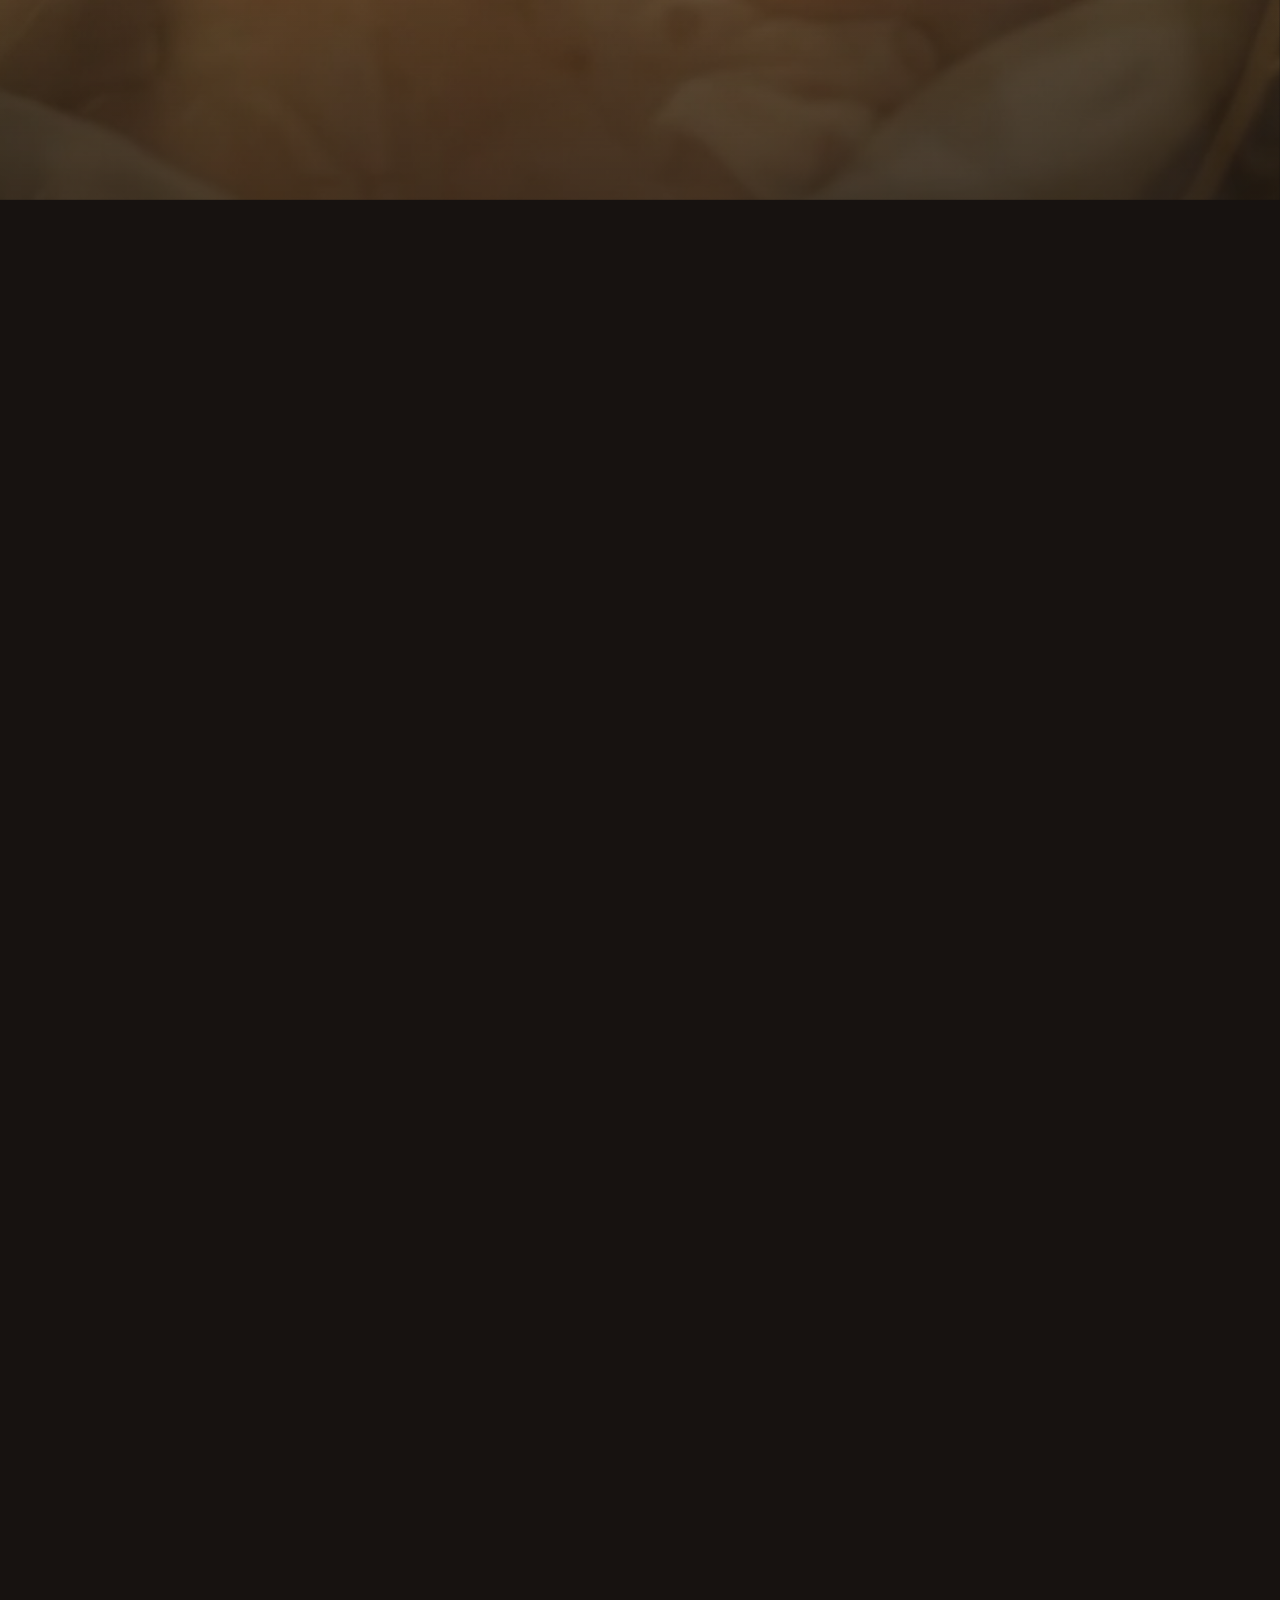
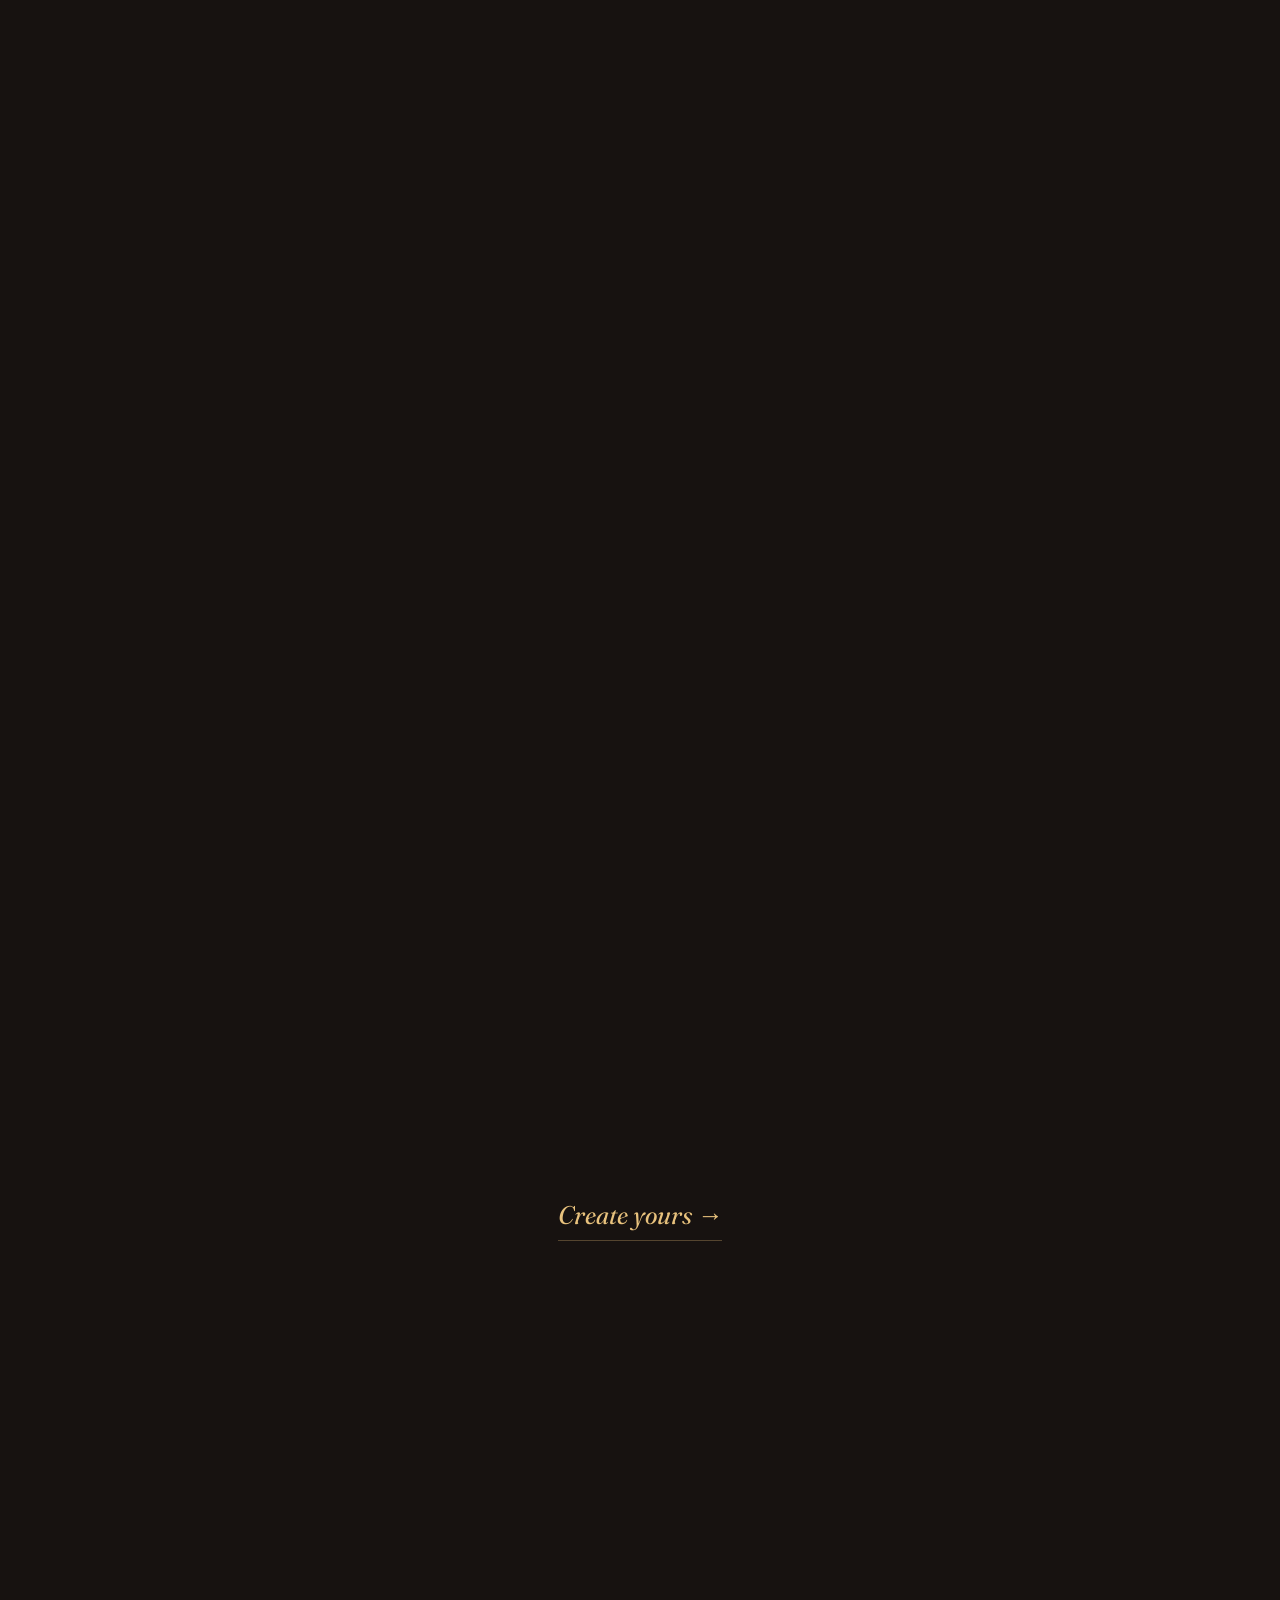
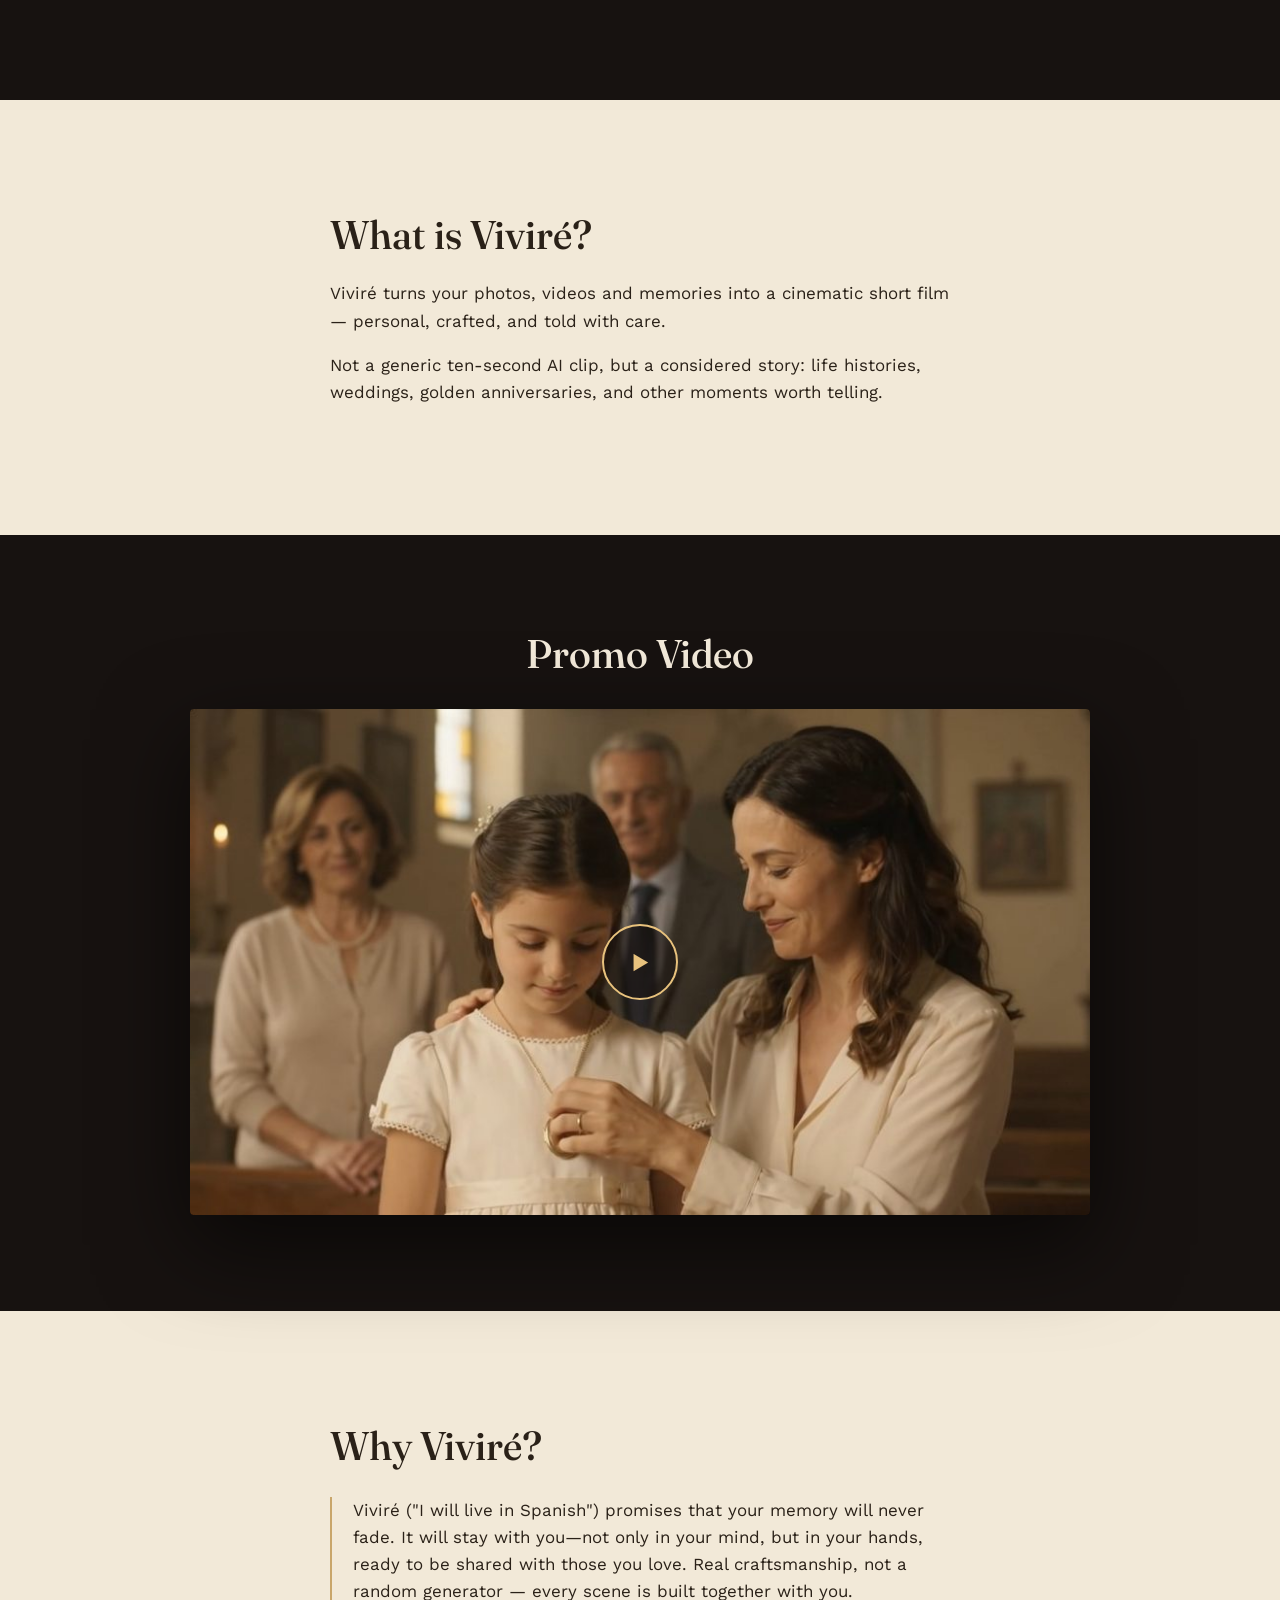
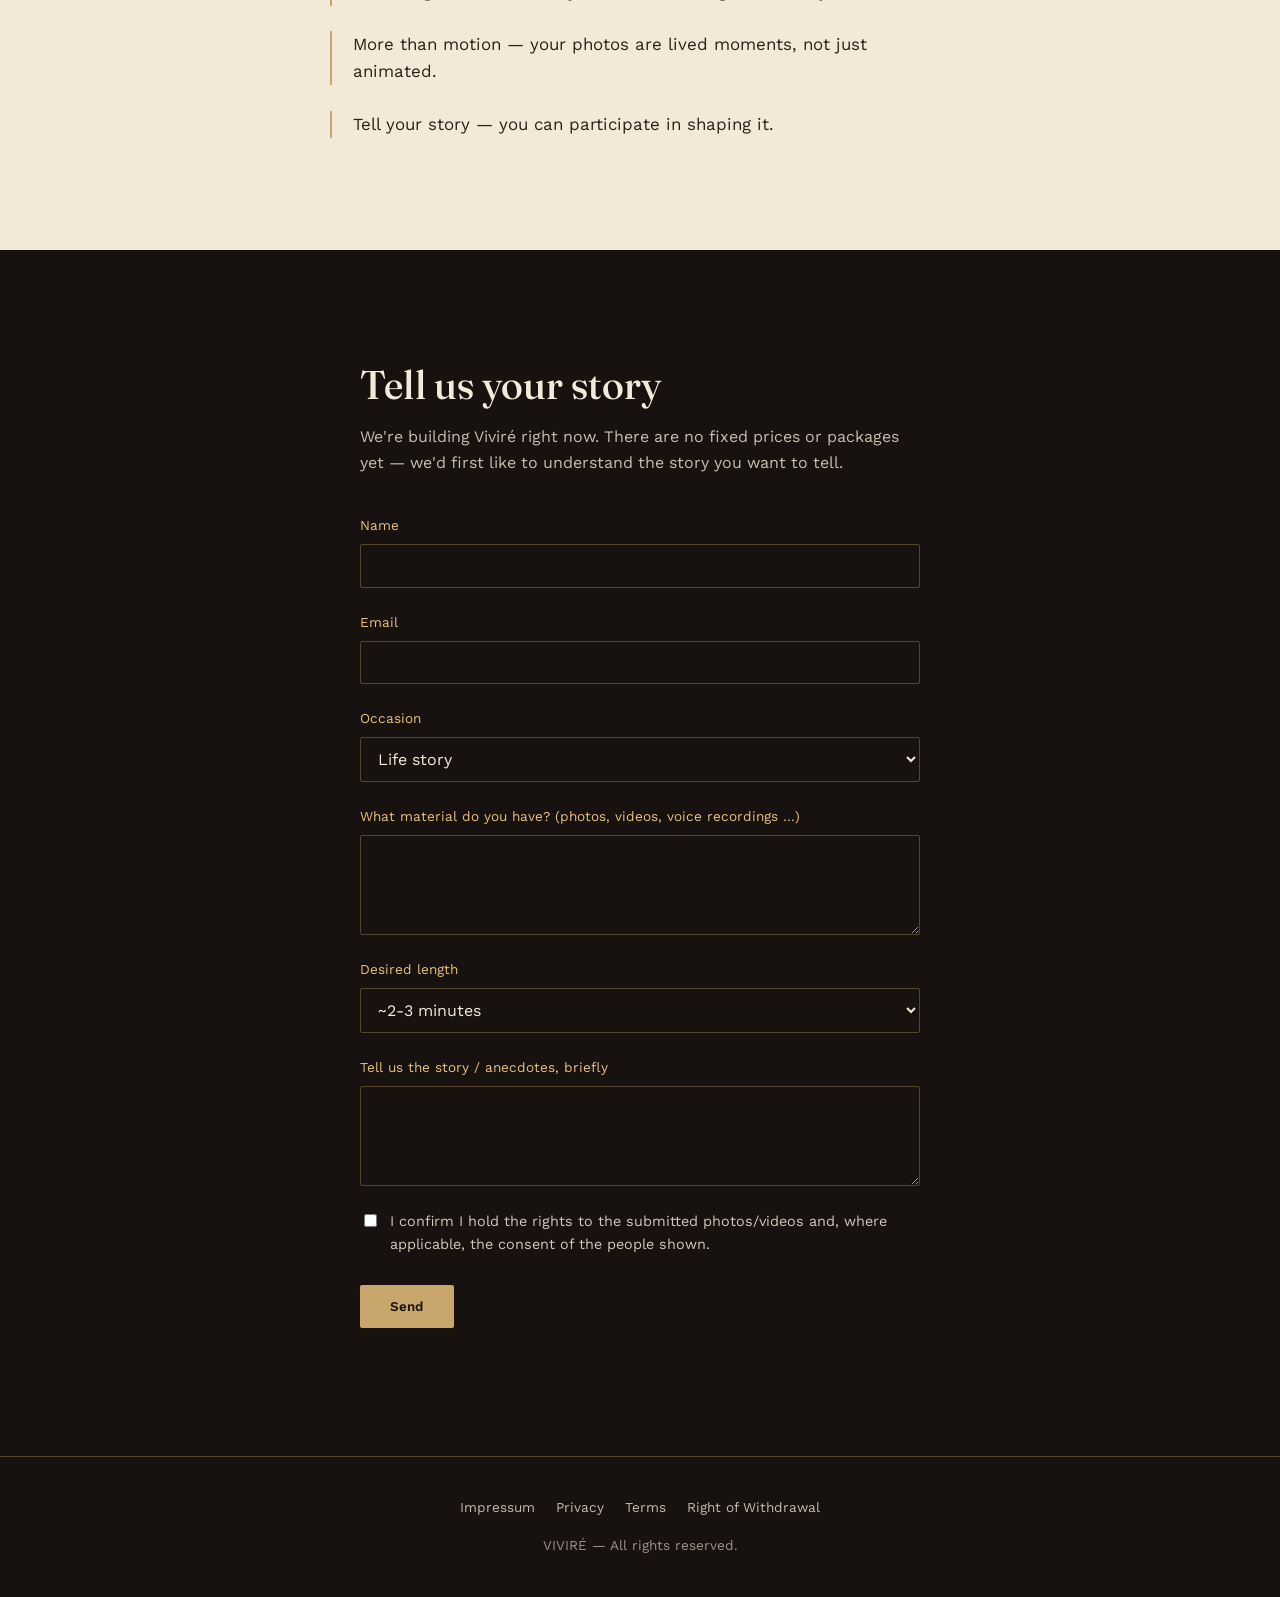
==== commit 3e463aee: "Update index.html change email form" ====
--- a/index.html
+++ b/index.html
@@ -120,7 +120,10 @@
         <span data-i18n="f_consent"></span>
       </label>
       <button type="submit" class="submit-btn" data-i18n="f_submit">Absenden</button>
-      <p class="form-note" data-i18n="form_note"></p>
+      <p id="form-status" class="form-status" aria-live="polite"></p> 
+
+
+      
     </form>
   </div>
 </section>
